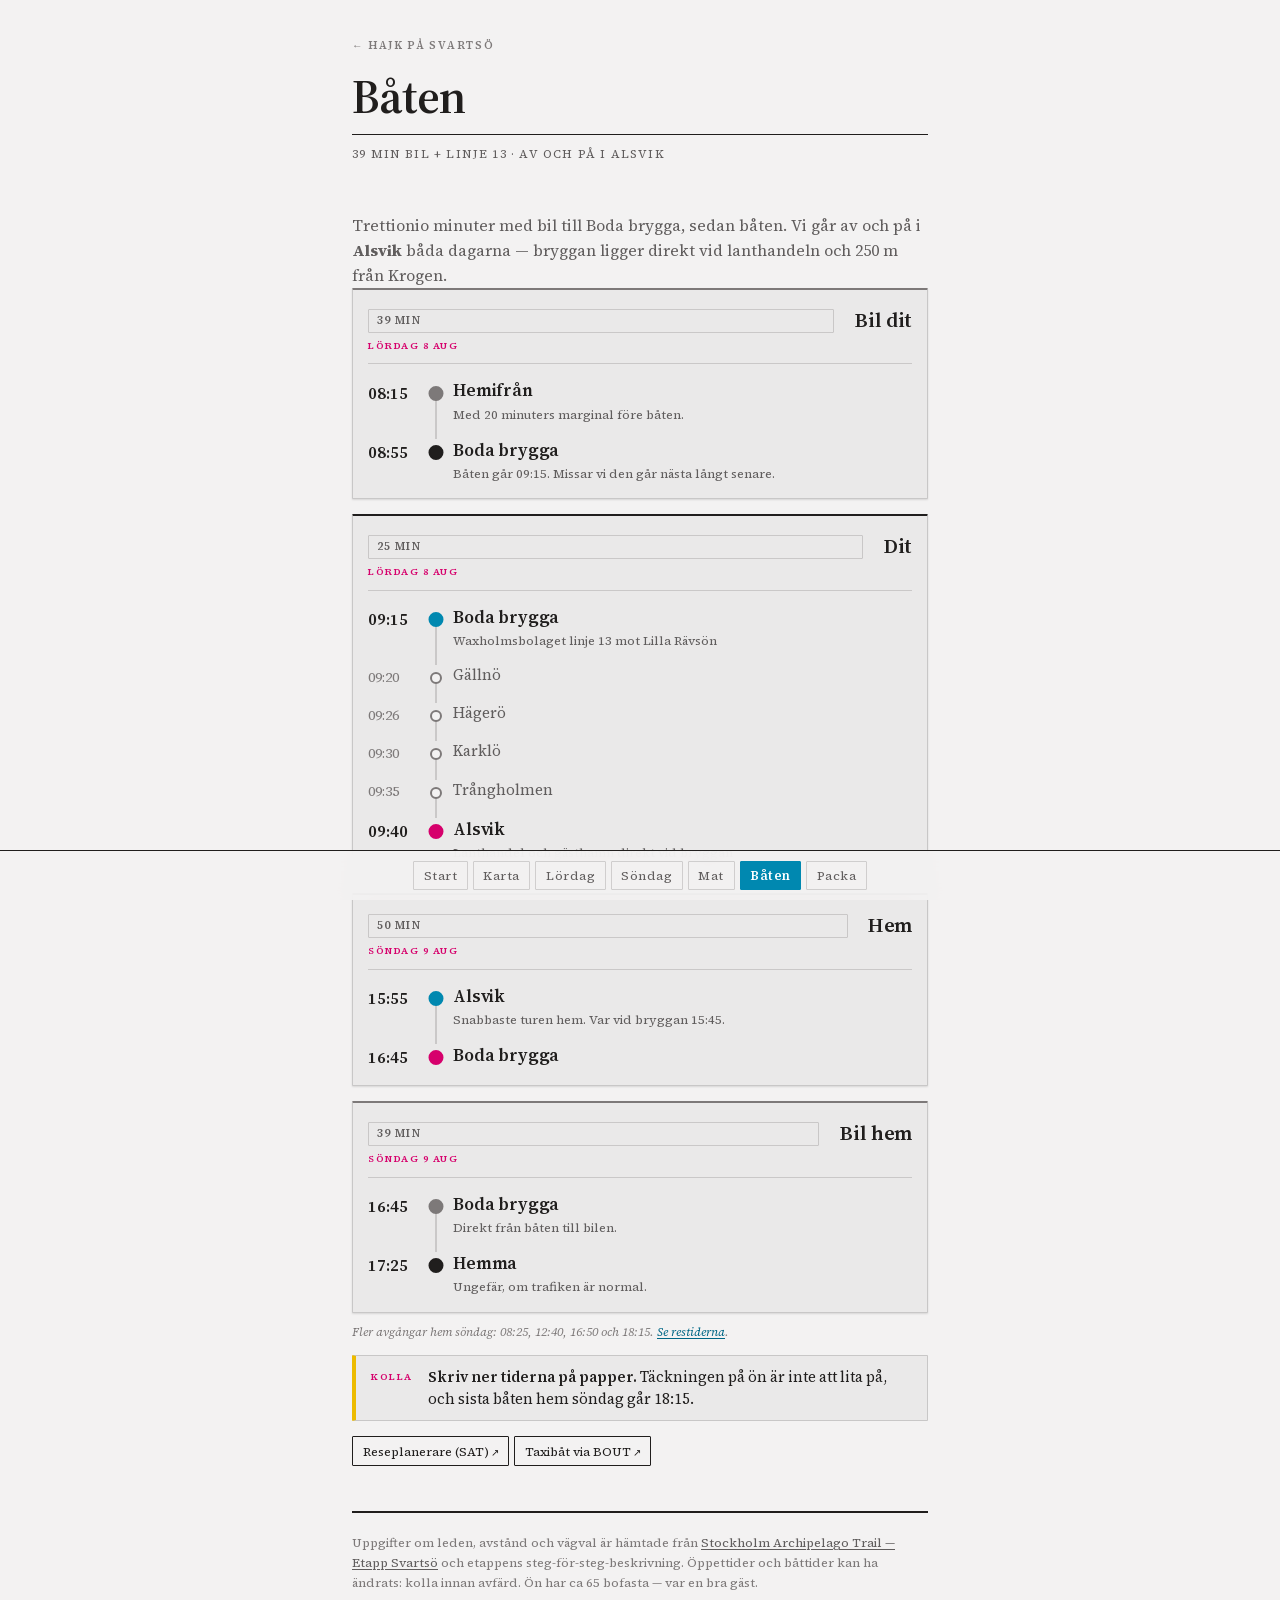
==== bat.html @ deecabcb "Rätta biltiden till Boda brygga till 39 minuter Avresetiderna räknas om därefter: hemifrån 08:15 för" ====
<!doctype html>
<html lang="sv">
<head>
<meta charset="utf-8">
<meta name="viewport" content="width=device-width, initial-scale=1, viewport-fit=cover">
<meta name="theme-color" content="#f3f2f2" media="(prefers-color-scheme: light)">
<meta name="theme-color" content="#1a1918" media="(prefers-color-scheme: dark)">
<title>Båten · Hajk på Svartsö</title>
<meta name="description" content="Waxholmsbolaget linje 13 till och från Alsvik, med hållplatser och tider.">
<link rel="stylesheet" href="style.css">
</head>
<body>

<header class="pagehead wrap">
  <a class="back" href="index.html">Hajk på Svartsö</a>
  <h1>Båten</h1>
  <p class="ph-meta">39 min bil + linje 13 · av och på i Alsvik</p>
</header>

<nav class="navbar" aria-label="Innehåll">
  <ul>
    <li><a href="index.html">Start</a></li>
    <li><a href="karta.html">Karta</a></li>
    <li><a href="lordag.html">Lördag</a></li>
    <li><a href="sondag.html">Söndag</a></li>
    <li><a href="mat.html">Mat</a></li>
    <li><a href="bat.html" aria-current="page">Båten</a></li>
    <li><a href="packa.html">Packa</a></li>
  </ul>
</nav>

<main>

<section class="wrap" id="bat">
  <p class="lede">Trettionio minuter med bil till Boda brygga, sedan båten. Vi går av och på i <b>Alsvik</b> båda dagarna — bryggan ligger direkt vid lanthandeln och 250 m från Krogen.</p>

  <div class="journey">
    <article class="leg drive">
      <header class="leg-head">
        <span class="leg-dir">Bil dit</span>
        <span class="leg-day">Lördag 8 aug</span>
        <span class="leg-dur">39 min</span>
      </header>
      <ol class="stops">
        <li class="stop major">
          <time>08:15</time><i class="tick"></i>
          <span class="stop-name">Hemifrån<em>Med 20 minuters marginal före båten.</em></span>
        </li>
        <li class="stop major arrive">
          <time>08:55</time><i class="tick"></i>
          <span class="stop-name">Boda brygga<em>Båten går 09:15. Missar vi den går nästa långt senare.</em></span>
        </li>
      </ol>
    </article>

    <article class="leg">
      <header class="leg-head">
        <span class="leg-dir">Dit</span>
        <span class="leg-day">Lördag 8 aug</span>
        <span class="leg-dur">25 min</span>
      </header>
      <ol class="stops">
        <li class="stop major">
          <time>09:15</time><i class="tick"></i>
          <span class="stop-name">Boda brygga<em>Waxholmsbolaget linje 13 mot Lilla Rävsön</em></span>
        </li>
        <li class="stop"><time>09:20</time><i class="tick"></i><span class="stop-name">Gällnö</span></li>
        <li class="stop"><time>09:26</time><i class="tick"></i><span class="stop-name">Hägerö</span></li>
        <li class="stop"><time>09:30</time><i class="tick"></i><span class="stop-name">Karklö</span></li>
        <li class="stop"><time>09:35</time><i class="tick"></i><span class="stop-name">Trångholmen</span></li>
        <li class="stop major arrive">
          <time>09:40</time><i class="tick"></i>
          <span class="stop-name">Alsvik<em>Lanthandel och gästhamn direkt vid bryggan</em></span>
        </li>
      </ol>
    </article>

    <article class="leg">
      <header class="leg-head">
        <span class="leg-dir">Hem</span>
        <span class="leg-day">Söndag 9 aug</span>
        <span class="leg-dur">50 min</span>
      </header>
      <ol class="stops">
        <li class="stop major">
          <time>15:55</time><i class="tick"></i>
          <span class="stop-name">Alsvik<em>Snabbaste turen hem. Var vid bryggan 15:45.</em></span>
        </li>
        <li class="stop major arrive">
          <time>16:45</time><i class="tick"></i>
          <span class="stop-name">Boda brygga</span>
        </li>
      </ol>
    </article>
    <article class="leg drive">
      <header class="leg-head">
        <span class="leg-dir">Bil hem</span>
        <span class="leg-day">Söndag 9 aug</span>
        <span class="leg-dur">39 min</span>
      </header>
      <ol class="stops">
        <li class="stop major">
          <time>16:45</time><i class="tick"></i>
          <span class="stop-name">Boda brygga<em>Direkt från båten till bilen.</em></span>
        </li>
        <li class="stop major arrive">
          <time>17:25</time><i class="tick"></i>
          <span class="stop-name">Hemma<em>Ungefär, om trafiken är normal.</em></span>
        </li>
      </ol>
    </article>
  </div>

  <p class="caption">Fler avgångar hem söndag: 08:25, 12:40, 16:50 och 18:15. <a href="sondag.html">Se restiderna</a>.</p>

  <div class="alert" style="margin-top:.9rem">
    <span class="tag">Kolla</span>
    <p><strong>Skriv ner tiderna på papper.</strong> Täckningen på ön är inte att lita på, och sista båten hem söndag går 18:15.</p>
  </div>

  <div class="links">
    <a href="https://stockholmarchipelagotrail.com/sv/section/etapp-svartso/">Reseplanerare (SAT)</a>
    <a href="https://www.bout.fi/stockholm-archipelago">Taxibåt via BOUT</a>
  </div>
</section>

</main>

<footer class="wrap">
  <p>
    Uppgifter om leden, avstånd och vägval är hämtade från
    <a href="https://stockholmarchipelagotrail.com/sv/section/etapp-svartso/">Stockholm Archipelago Trail — Etapp Svartsö</a>
    och etappens steg-för-steg-beskrivning. Öppettider och båttider kan ha ändrats: kolla innan avfärd.
    Ön har ca 65 bofasta — var en bra gäst.
  </p>
</footer>

</body>
</html>
---- style.css ----
/* ===========================================================
   Hajk på Svartsö — tryckt sättning
   Tokensystemet är hämtat från berlin-sidan: pappersgrund,
   CMYK-processfärger, Source Serif genomgående, nästan raka
   hörn och hårfina linjer.
   =========================================================== */

@font-face{
  font-family:'Source Serif 4';font-style:normal;font-weight:200 900;font-display:swap;
  src:url('fonts/source-serif-4-latin-normal.woff2') format('woff2');
  unicode-range:U+0000-00FF,U+0131,U+0152-0153,U+02BB-02BC,U+02C6,U+02DA,U+02DC,U+0304,U+0308,U+0329,U+2000-206F,U+20AC,U+2122,U+2191,U+2193,U+2212,U+2215,U+FEFF,U+FFFD;
}
@font-face{
  font-family:'Source Serif 4';font-style:normal;font-weight:200 900;font-display:swap;
  src:url('fonts/source-serif-4-latin-ext-normal.woff2') format('woff2');
  unicode-range:U+0100-02BA,U+02BD-02C5,U+02C7-02CC,U+02CE-02D7,U+02DD-02FF,U+0304,U+0308,U+0329,U+1D00-1DBF,U+1E00-1E9F,U+1EF2-1EFF,U+2020,U+20A0-20AB,U+20AD-20C0,U+2113,U+2C60-2C7F,U+A720-A7FF;
}
@font-face{
  font-family:'Source Serif 4';font-style:italic;font-weight:200 900;font-display:swap;
  src:url('fonts/source-serif-4-latin-italic.woff2') format('woff2');
  unicode-range:U+0000-00FF,U+0131,U+0152-0153,U+02BB-02BC,U+02C6,U+02DA,U+02DC,U+0304,U+0308,U+0329,U+2000-206F,U+20AC,U+2122,U+2191,U+2193,U+2212,U+2215,U+FEFF,U+FFFD;
}
@font-face{
  font-family:'Source Serif 4';font-style:italic;font-weight:200 900;font-display:swap;
  src:url('fonts/source-serif-4-latin-ext-italic.woff2') format('woff2');
  unicode-range:U+0100-02BA,U+02BD-02C5,U+02C7-02CC,U+02CE-02D7,U+02DD-02FF,U+0304,U+0308,U+0329,U+1D00-1DBF,U+1E00-1E9F,U+1EF2-1EFF,U+2020,U+20A0-20AB,U+20AD-20C0,U+2113,U+2C60-2C7F,U+A720-A7FF;
}

:root{
  --color-bg:#f3f2f2;
  --color-surface:#eae9e9;
  --color-text:#201e1d;
  --color-accent:#0088b0;
  --color-accent-2:#d6006c;
  --color-divider:color-mix(in srgb, #201e1d 16%, transparent);

  --color-neutral-100:#f8f4f4;
  --color-neutral-200:#eae7e7;
  --color-neutral-300:#d7d3d3;
  --color-neutral-400:#bab6b6;
  --color-neutral-500:#9b9797;
  --color-neutral-600:#7d7979;
  --color-neutral-700:#605d5d;
  --color-neutral-800:#444141;
  --color-neutral-900:#2d2b2b;

  --color-accent-100:#e9f8ff;
  --color-accent-600:#1186ac;
  --color-accent-700:#006786;
  --color-accent-2-100:#fff1f4;
  --color-accent-2-700:#aa0b56;

  /* Fjärde processfärgen. Tryckbehandling, aldrig brödtext eller chrome. */
  --color-process-yellow:#edbb00;

  --font-heading:'Source Serif 4', ui-serif, Georgia, serif;
  --font-heading-weight:600;
  --font-body:'Source Serif 4', ui-serif, Georgia, serif;

  --space-1:5px; --space-2:10px; --space-3:15px;
  --space-4:20px; --space-6:30px; --space-8:40px;

  --radius-sm:1px; --radius-md:2px; --radius-lg:4px;

  --shadow-sm:0 1px 2px color-mix(in srgb, #2d2b2b 14%, transparent);
  --shadow-md:0 3px 10px color-mix(in srgb, #2d2b2b 16%, transparent);
  --shadow-lg:0 12px 32px color-mix(in srgb, #2d2b2b 22%, transparent);

  /* Rollfärger, härledda ur processfärgerna */
  --ink:var(--color-text);
  --ink-soft:var(--color-neutral-700);
  --ink-faint:var(--color-neutral-600);
  --paper:var(--color-bg);
  --surface:var(--color-surface);
  --surface-2:var(--color-neutral-300);
  --line:var(--color-divider);
  --line-soft:color-mix(in srgb, #201e1d 9%, transparent);
  --sea:var(--color-accent);
  --sea-ink:var(--color-accent-700);
  --sun:var(--color-accent-2);              /* etiketter: magenta, inte gult */
  --sun-graphic:var(--color-process-yellow); /* grafik: den gula plåten */
  --bell:var(--color-accent-2);

  --w:min(100% - 2.2rem, 36rem);
  --r:var(--radius-md);
}

/* Berlin är enbart ljus. Den här guiden läses i tält efter mörkrets
   inbrott, så mörkt läge finns kvar — omgjort till svärta på press
   snarare än inverterat papper. */
@media (prefers-color-scheme: dark){
  :root{
    --color-bg:#1a1918;
    --color-surface:#252322;
    --color-text:#f3f2f2;
    --color-divider:color-mix(in srgb, #f3f2f2 18%, transparent);
    --color-accent:#62c5ee;
    --color-accent-2:#ff90b1;
    --color-accent-700:#99e0ff;
    --color-accent-2-700:#ffc0d0;
    --ink-soft:#b4b0af;
    --ink-faint:#928e8d;
    --surface-2:#33302f;
    --line-soft:color-mix(in srgb, #f3f2f2 10%, transparent);
    --shadow-sm:0 1px 2px rgba(0,0,0,.5);
    --shadow-md:0 3px 10px rgba(0,0,0,.5);
    --shadow-lg:0 12px 32px rgba(0,0,0,.6);
  }
}
:root[data-theme="light"]{
  --color-bg:#f3f2f2; --color-surface:#eae9e9; --color-text:#201e1d;
  --color-divider:color-mix(in srgb, #201e1d 16%, transparent);
  --color-accent:#0088b0; --color-accent-2:#d6006c;
  --color-accent-700:#006786; --color-accent-2-700:#aa0b56;
  --ink-soft:#605d5d; --ink-faint:#7d7979; --surface-2:#d7d3d3;
  --line-soft:color-mix(in srgb, #201e1d 9%, transparent);
  --shadow-sm:0 1px 2px color-mix(in srgb, #2d2b2b 14%, transparent);
  --shadow-md:0 3px 10px color-mix(in srgb, #2d2b2b 16%, transparent);
  --shadow-lg:0 12px 32px color-mix(in srgb, #2d2b2b 22%, transparent);
}
:root[data-theme="dark"]{
  --color-bg:#1a1918; --color-surface:#252322; --color-text:#f3f2f2;
  --color-divider:color-mix(in srgb, #f3f2f2 18%, transparent);
  --color-accent:#62c5ee; --color-accent-2:#ff90b1;
  --color-accent-700:#99e0ff; --color-accent-2-700:#ffc0d0;
  --ink-soft:#b4b0af; --ink-faint:#928e8d; --surface-2:#33302f;
  --line-soft:color-mix(in srgb, #f3f2f2 10%, transparent);
  --shadow-sm:0 1px 2px rgba(0,0,0,.5);
  --shadow-md:0 3px 10px rgba(0,0,0,.5);
  --shadow-lg:0 12px 32px rgba(0,0,0,.6);
}

/* ---------- grund ---------- */
*{box-sizing:border-box;margin:0;padding:0}
html{-webkit-text-size-adjust:100%}
body{
  background:var(--paper);color:var(--ink);
  font-family:var(--font-body);font-size:17px;line-height:1.55;
  overflow-x:hidden;-webkit-font-smoothing:antialiased;
  font-variant-numeric:oldstyle-nums;
  padding-bottom:calc(5.1rem + env(safe-area-inset-bottom));
}
a{color:var(--sea-ink);text-decoration-thickness:1px;text-underline-offset:2px}
:focus-visible{outline:2px solid var(--sea);outline-offset:2px}
.wrap{width:var(--w);margin-inline:auto}

h1,h2,h3{font-family:var(--font-heading);font-weight:var(--font-heading-weight);text-wrap:balance;line-height:1.14;letter-spacing:-.008em}
h1{font-size:clamp(2rem,10.5vw,3.2rem);letter-spacing:-.022em}
h2{font-size:1.7rem}
h3{font-size:1.1rem}
p{text-wrap:pretty}

/* Etiketter sätts som versaler i samma serif — ingen egen displayfont. */
.eyebrow,.dates,.meta,.d-when,.d-meta,.dm-day,.dm-meta,.b-tag,.tag,
.role,.grp,.leg-day,.leg-dur,.ph-meta,.when{
  font-family:var(--font-body);font-variant-numeric:lining-nums tabular-nums;
}
.eyebrow{
  display:inline-block;font-size:.7rem;letter-spacing:.18em;text-transform:uppercase;
  color:var(--ink-faint);font-weight:600;
}
.num,time,.v,.bt,.b-time,.stat .v{font-variant-numeric:lining-nums tabular-nums}

/* Rastret — halvtonsprickar, tryckets egen textur. */
.halftone{position:relative}
.halftone::after{
  content:"";position:absolute;inset:0;pointer-events:none;
  background-image:radial-gradient(circle, color-mix(in srgb, var(--ink) 20%, transparent) 30%, transparent 32%);
  background-size:3px 3px;mix-blend-mode:multiply;opacity:.5;
}
@media (prefers-color-scheme: dark){ .halftone::after{mix-blend-mode:screen;opacity:.3} }
:root[data-theme="dark"] .halftone::after{mix-blend-mode:screen;opacity:.3}

/* ---------- plåtsiffror ----------
   Tre plåtar — cyan, magenta, gult — ur register. Den mörka kärnan
   är produkten av de tre, inte en svart plåt. */
.cmyk-num{
  --ground:var(--paper);
  position:relative;display:inline-block;width:fit-content;line-height:.95;
  background:var(--ground);padding:.1em;margin:-.1em;
}
.cmyk-num .paper{
  color:var(--ground);
  text-shadow:.03em .022em 0 var(--ground), -.026em -.02em 0 var(--ground);
}
.cmyk-num .plate{position:absolute;inset:.1em;mix-blend-mode:multiply}
.cmyk-num .plate-c{color:#0088b0;transform:translate(-.012em,.009em)}
.cmyk-num .plate-m{color:#d6006c;transform:translate(.013em,-.007em)}
.cmyk-num .plate-y{color:#edbb00;transform:translate(.003em,.013em)}
@media (prefers-color-scheme: dark){
  .cmyk-num .plate{mix-blend-mode:screen}
  .cmyk-num .plate-c{color:#00506a} .cmyk-num .plate-m{color:#7a0040} .cmyk-num .plate-y{color:#6b5400}
}
:root[data-theme="dark"] .cmyk-num .plate{mix-blend-mode:screen}
:root[data-theme="dark"] .cmyk-num .plate-c{color:#00506a}
:root[data-theme="dark"] .cmyk-num .plate-m{color:#7a0040}
:root[data-theme="dark"] .cmyk-num .plate-y{color:#6b5400}

/* ---------- huvud ---------- */
.hero{padding:calc(env(safe-area-inset-top) + var(--space-8)) 0 var(--space-2)}
.hero .eyebrow{display:block;margin-bottom:var(--space-3)}
.hero h1{margin:0;text-wrap:nowrap}
.hero h1 em{font-style:normal;color:var(--sea)}
.dates{
  font-size:.8rem;letter-spacing:.13em;text-transform:uppercase;
  color:var(--ink-soft);margin-top:var(--space-3);
  padding-top:var(--space-2);border-top:1px solid var(--ink);
}
.dates b{font-weight:600;color:var(--ink)}

.stats{
  display:grid;grid-template-columns:repeat(4,1fr);
  gap:0;border-top:2px solid var(--ink);border-bottom:1px solid var(--ink);
  margin-top:var(--space-4);
}
.stat{padding:var(--space-2) var(--space-1) var(--space-3);text-align:center;border-right:1px solid var(--line)}
.stat:last-child{border-right:0}
.stat .v{display:block;font-family:var(--font-heading);font-weight:600;font-size:1.35rem;letter-spacing:-.02em}
.stat .cmyk-num{margin-inline:auto}
.stat .k{display:block;font-size:.58rem;letter-spacing:.14em;text-transform:uppercase;color:var(--ink-faint);margin-top:var(--space-1);font-weight:600}

/* ---------- navigering ---------- */
/* Fast fot — alltid synlig, oavsett var på sidan man befinner sig. */
.navbar{
  position:fixed;left:0;right:0;bottom:0;z-index:50;
  background:color-mix(in srgb, var(--paper) 94%, transparent);
  -webkit-backdrop-filter:blur(12px) saturate(1.4);backdrop-filter:blur(12px) saturate(1.4);
  border-top:1px solid var(--ink);
  padding-bottom:env(safe-area-inset-bottom);
}
.navbar ul{display:flex;flex-wrap:wrap;justify-content:center;gap:var(--space-1);list-style:none;padding:var(--space-2) var(--space-3)}
.navbar a{
  display:block;white-space:nowrap;text-decoration:none;
  font-size:.78rem;letter-spacing:.04em;color:var(--ink-soft);
  border:1px solid var(--line);border-radius:var(--radius-sm);
  padding:.24rem .6rem;background:transparent;
}
.navbar a:hover{border-color:var(--sea);color:var(--sea-ink)}
.navbar a[aria-current="page"]{background:var(--sea);border-color:var(--sea);color:#fff;font-weight:600}
@media (prefers-color-scheme: dark){ .navbar a[aria-current="page"]{color:#12100f} }
:root[data-theme="dark"] .navbar a[aria-current="page"]{color:#12100f}

.pagehead{padding:calc(env(safe-area-inset-top) + var(--space-6)) 0 var(--space-2)}
.pagehead .back{
  display:inline-block;font-size:.66rem;letter-spacing:.16em;text-transform:uppercase;
  color:var(--ink-faint);text-decoration:none;margin-bottom:var(--space-3);font-weight:600;
}
.pagehead .back::before{content:"\2190\00a0"}
.pagehead .back:hover{color:var(--sea-ink)}
.pagehead h1{font-size:clamp(2.2rem,10vw,3rem)}
.pagehead .ph-meta{
  font-size:.74rem;letter-spacing:.1em;text-transform:uppercase;color:var(--ink-soft);
  margin-top:var(--space-2);padding-top:var(--space-2);border-top:1px solid var(--ink);
}


/* ---------- sektioner ---------- */
section{padding:var(--space-8) 0 var(--space-1);scroll-margin-top:var(--space-4)}
main > section:first-child{padding-top:var(--space-6)}
.head{
  display:flex;align-items:baseline;justify-content:space-between;gap:var(--space-4);
  margin-bottom:var(--space-4);padding-bottom:var(--space-2);border-bottom:2px solid var(--ink);
}
.head .eyebrow{flex:none}
.lede{color:var(--ink-soft);margin-top:var(--space-2);font-size:1rem}
.caption{font-size:.74rem;color:var(--ink-faint);margin-top:var(--space-2);font-style:italic}

/* ---------- kort och varningar ---------- */
.card{background:var(--surface);border:1px solid var(--line);border-radius:var(--radius-md);padding:var(--space-3);box-shadow:var(--shadow-sm)}
.stack{display:flex;flex-direction:column;gap:var(--space-2)}

.alert{
  display:flex;gap:var(--space-3);align-items:flex-start;
  background:var(--surface);border:1px solid var(--line);
  border-left:4px solid var(--color-process-yellow);
  border-radius:var(--radius-sm);padding:var(--space-2) var(--space-3);
}
.alert .tag{
  font-size:.6rem;letter-spacing:.16em;text-transform:uppercase;font-weight:600;
  color:var(--sun);flex:none;padding-top:.24rem;
}
.alert p{font-size:.92rem;line-height:1.5}
.alert strong{font-weight:600}

.links{display:flex;flex-wrap:wrap;gap:var(--space-1);margin-top:var(--space-3)}
.links a{
  font-size:.78rem;text-decoration:none;color:var(--ink);
  border:1px solid var(--ink);border-radius:var(--radius-sm);
  padding:.26rem .6rem;background:transparent;
}
.links a:hover{background:var(--ink);color:var(--paper)}
.links a::after{content:"\00a0\2197";font-size:.8em}

/* ---------- innehållsförteckning ---------- */
.dayindex{display:flex;flex-direction:column;gap:0;border-top:2px solid var(--ink)}
.dayindex a{
  display:block;text-decoration:none;color:var(--ink);
  padding:var(--space-3) 1.7rem var(--space-3) 0;position:relative;
  border-bottom:1px solid var(--line);
}
.dayindex a::after{content:"\2192";position:absolute;right:.2rem;top:50%;transform:translateY(-50%);color:var(--ink-faint);font-size:1.1rem}
.dayindex a:hover{color:var(--sea-ink)}
.dayindex a:hover::after{color:var(--sea)}
.dayindex .d-when{display:block;font-size:.6rem;letter-spacing:.16em;text-transform:uppercase;color:var(--sun);font-weight:600;margin-bottom:2px}
.dayindex .d-title{display:block;font-family:var(--font-heading);font-weight:600;font-size:1.28rem;letter-spacing:-.012em}
.dayindex .d-desc{display:block;font-size:.88rem;color:var(--ink-soft);margin-top:3px;line-height:1.45}
.dayindex .d-meta{display:block;font-size:.64rem;letter-spacing:.14em;text-transform:uppercase;color:var(--ink-faint);margin-top:var(--space-1);font-weight:600}

/* ---------- rutt ---------- */
.route{list-style:none;position:relative;padding-left:1.7rem;margin-top:var(--space-4)}
.route::before{
  content:"";position:absolute;left:.3rem;top:.55rem;bottom:1.1rem;width:5px;
  background:repeating-linear-gradient(to bottom,
    var(--color-accent) 0 14px,
    var(--color-process-yellow) 14px 22px,
    var(--color-neutral-400) 22px 26px,
    var(--color-process-yellow) 26px 34px,
    var(--color-accent) 34px 48px);
}
.route li{position:relative;padding:0 0 var(--space-4)}
.route li::before{
  content:"";position:absolute;left:-1.7rem;top:.44rem;
  width:13px;height:13px;background:var(--paper);
  border:2.5px solid var(--color-accent);margin-left:.02rem;
}
.route li.is-food::before{border-color:var(--color-process-yellow)}
.route li.is-path::before{border-color:var(--color-accent-2)}
.route li.is-end::before{background:var(--color-accent);border-color:var(--color-accent)}
.route .where{font-family:var(--font-heading);font-size:1.12rem;font-weight:600;letter-spacing:-.012em}
.route .meta{font-size:.66rem;letter-spacing:.14em;text-transform:uppercase;color:var(--ink-faint);margin-top:2px;font-weight:600}
.route .what{font-size:.92rem;color:var(--ink-soft);margin-top:var(--space-1)}
.route .what b{color:var(--ink);font-weight:600}
.flower{font-weight:600}
.flower.west{color:var(--color-accent-2-700)}
.flower.east{color:var(--color-accent-2-700)}

/* ---------- listor ---------- */
.places{display:flex;flex-direction:column;border-top:2px solid var(--ink)}
.place{padding:var(--space-2) 0;display:flex;gap:var(--space-3);align-items:baseline;border-bottom:1px solid var(--line)}
.place .role{font-size:.58rem;letter-spacing:.14em;text-transform:uppercase;color:var(--ink-faint);flex:none;width:5rem;padding-top:.3rem;font-weight:600}
.place .body{flex:1}
.place .body a{font-weight:600;font-family:var(--font-heading);font-size:1.06rem;text-decoration:none;color:var(--ink)}
.place .body a:hover{color:var(--sea-ink)}
.place .body p{font-size:.87rem;color:var(--ink-soft);margin-top:2px}

/* ---------- packlista ---------- */
.pack{list-style:none;display:flex;flex-direction:column;border-top:2px solid var(--ink)}
.pack li{border-bottom:1px solid var(--line)}
.pack li.grp{
  background:var(--surface);font-size:.6rem;letter-spacing:.18em;text-transform:uppercase;
  color:var(--ink-faint);padding:var(--space-1) var(--space-2);font-weight:600;
  border-bottom:1px solid var(--ink);
}
.pack label{display:flex;gap:var(--space-2);align-items:center;padding:var(--space-2);cursor:pointer;font-size:.96rem}
.pack input{
  appearance:none;-webkit-appearance:none;flex:none;
  width:20px;height:20px;border:1.5px solid var(--ink-faint);border-radius:var(--radius-sm);
  background:transparent;display:grid;place-content:center;transition:.12s ease;
}
.pack input::after{content:"";width:10px;height:6px;border-left:2px solid var(--paper);border-bottom:2px solid var(--paper);transform:rotate(-45deg) scale(0);transition:transform .12s ease}
.pack input:checked{background:var(--sea);border-color:var(--sea)}
.pack input:checked::after{transform:rotate(-45deg) scale(1)}
.pack input:checked + span{color:var(--ink-faint);text-decoration:line-through}
.pack .hint{display:block;font-size:.76rem;color:var(--ink-faint);text-decoration:none}

/* ---------- regler ---------- */
.rules{list-style:none;display:flex;flex-direction:column;border-top:2px solid var(--ink)}
.rules li{padding:var(--space-2) 0;border-bottom:1px solid var(--line)}
.rules li.now{border-left:4px solid var(--color-process-yellow);padding-left:var(--space-2)}
.rules .k{display:block;font-family:var(--font-heading);font-weight:600;font-size:1.06rem;line-height:1.25}
.rules .k .when{font-size:.56rem;letter-spacing:.16em;text-transform:uppercase;color:var(--sun);margin-left:var(--space-1);vertical-align:.18em;font-weight:600}
.rules .v{display:block;font-size:.87rem;color:var(--ink-soft);line-height:1.45;margin-top:2px}

/* ---------- bokning ---------- */
.booking{background:var(--surface);border:1px solid var(--ink);border-top:4px solid var(--color-accent-2);border-radius:var(--radius-sm);padding:var(--space-3);box-shadow:var(--shadow-sm)}
.b-top{display:flex;align-items:baseline;justify-content:space-between;gap:var(--space-4)}
.b-tag{font-size:.6rem;letter-spacing:.18em;text-transform:uppercase;color:var(--sun);font-weight:600}
.b-time{font-size:1rem;color:var(--ink);font-weight:600}
.b-name{font-size:1.6rem;margin-top:2px}
.b-rows{display:flex;flex-direction:column;margin-top:var(--space-2);border-top:1px solid var(--line)}
.b-rows > div{display:flex;gap:var(--space-3);align-items:baseline;padding:.22rem 0;border-bottom:1px solid var(--line-soft)}
.b-rows dt{flex:none;width:5.4rem;font-size:.58rem;letter-spacing:.14em;text-transform:uppercase;color:var(--ink-faint);font-weight:600}
.b-rows dd{font-size:.9rem;color:var(--ink)}
.b-note{font-size:.86rem;color:var(--ink-soft);margin-top:var(--space-2);line-height:1.45}

/* ---------- båtturer ---------- */
.boats{display:flex;flex-direction:column;border-top:2px solid var(--ink);margin-bottom:var(--space-4)}
.boat{padding:var(--space-2) 0;display:flex;gap:var(--space-3);align-items:baseline;border-bottom:1px solid var(--line)}
.boat.pick{border-left:4px solid var(--color-accent);padding-left:var(--space-2)}
.bt{flex:none;width:3.6rem;font-family:var(--font-heading);font-size:1.1rem;font-weight:600;letter-spacing:-.02em;color:var(--ink)}
.boat.pick .bt{color:var(--sea-ink)}
.bd{flex:1;font-size:.87rem}
.bd b{display:block;font-weight:600;color:var(--ink);font-size:.9rem}
.bd span{display:block;color:var(--ink-soft);margin-top:1px;line-height:1.4}

/* ---------- resan ---------- */
.journey{display:flex;flex-direction:column;gap:var(--space-3)}
.leg{background:var(--surface);border:1px solid var(--line);border-top:2px solid var(--ink);border-radius:var(--radius-sm);padding:var(--space-3);box-shadow:var(--shadow-sm)}
.leg-head{display:grid;grid-template-columns:1fr auto;align-items:baseline;column-gap:var(--space-4);padding-bottom:var(--space-2);border-bottom:1px solid var(--line)}
.leg-dir{font-family:var(--font-heading);font-weight:600;font-size:1.28rem;letter-spacing:-.015em}
.leg-day{grid-column:1;font-size:.6rem;letter-spacing:.16em;text-transform:uppercase;color:var(--sun);font-weight:600;margin-top:2px}
.leg-dur{grid-row:1 / span 2;font-size:.7rem;letter-spacing:.1em;text-transform:uppercase;color:var(--ink-soft);border:1px solid var(--line);border-radius:var(--radius-sm);padding:.14rem .5rem;align-self:center;font-weight:600}

.stops{list-style:none;margin-top:var(--space-3)}
.stop{display:grid;grid-template-columns:3.2rem 14px 1fr;column-gap:var(--space-2);padding-bottom:var(--space-3)}
.stop:last-child{padding-bottom:0}
.stop time{font-size:.88rem;color:var(--ink-faint);padding-top:.08rem}
.stop.major time{color:var(--ink);font-size:1rem;font-weight:600;font-family:var(--font-heading)}
.tick{position:relative}
.tick::before{content:"";position:absolute;left:50%;top:.44rem;transform:translateX(-50%);width:8px;height:8px;border-radius:50%;background:var(--paper);border:2px solid var(--ink-faint);z-index:1}
.stop.major .tick::before{width:11px;height:11px;background:var(--color-accent);border-color:var(--color-accent);top:.38rem}
.stop.arrive .tick::before{background:var(--color-accent-2);border-color:var(--color-accent-2)}
.tick::after{content:"";position:absolute;left:50%;transform:translateX(-50%);top:1.1rem;bottom:calc(-1 * var(--space-3));width:2px;background:var(--line)}
.stop:last-child .tick::after{display:none}
.stop-name{font-size:.94rem;line-height:1.35;color:var(--ink-soft)}
.stop.major .stop-name{font-family:var(--font-heading);font-weight:600;font-size:1.08rem;color:var(--ink);letter-spacing:-.01em}
.stop-name em{display:block;font-style:normal;font-weight:400;font-size:.78rem;color:var(--ink-soft);letter-spacing:0;margin-top:3px;line-height:1.45}

/* ---------- kartor ---------- */
.livemap{background:var(--surface);border:1px solid var(--ink);border-radius:var(--radius-sm);overflow:hidden;box-shadow:var(--shadow-sm);aspect-ratio:3/4}
.livemap iframe{display:block;width:100%;height:100%;border:0}
@media (min-width:600px){ .livemap{aspect-ratio:4/3} }

.daymaps{display:flex;flex-direction:column;gap:var(--space-4)}
.daymap{background:var(--surface);border:1px solid var(--line);border-top:2px solid var(--ink);border-radius:var(--radius-sm);padding:var(--space-3) var(--space-2) var(--space-1);box-shadow:var(--shadow-sm)}
.daymap figcaption{padding:0 var(--space-1) var(--space-1)}
.dm-day{display:block;font-size:.6rem;letter-spacing:.16em;text-transform:uppercase;color:var(--sun);font-weight:600}
.dm-title{display:block;font-family:var(--font-heading);font-weight:600;font-size:1.24rem;letter-spacing:-.015em;margin-top:2px}
.dm-meta{display:block;font-size:.64rem;letter-spacing:.12em;text-transform:uppercase;color:var(--ink-faint);margin-top:3px;font-weight:600}
.daymap svg{display:block;width:100%;height:auto;margin-top:var(--space-1)}

.legend{display:flex;flex-wrap:wrap;gap:var(--space-1) var(--space-3);padding:var(--space-2) var(--space-1);border-top:1px solid var(--line);margin-top:var(--space-1)}
.legend span{display:inline-flex;align-items:center;gap:var(--space-1);font-size:.72rem;color:var(--ink-soft)}
.swatch{width:16px;height:0;border-top-width:2.5px;border-top-style:solid;flex:none}

/* ---------- fot ---------- */
footer{margin-top:var(--space-8);padding:var(--space-4) 0 var(--space-6);border-top:2px solid var(--ink)}
footer p{font-size:.78rem;color:var(--ink-faint);line-height:1.6}
footer a{color:var(--ink-soft)}

@media (prefers-reduced-motion: reduce){ *{animation:none !important;transition:none !important} }

/* ---------- meny ---------- */
.menu{display:flex;flex-direction:column;gap:var(--space-4)}
.course{
  font-size:.66rem;letter-spacing:.2em;text-transform:uppercase;color:var(--ink-faint);
  font-weight:600;font-family:var(--font-body);
  padding-bottom:var(--space-1);border-bottom:1px solid var(--ink);
}
.dishes{list-style:none;display:flex;flex-direction:column}
.dishes li{
  display:grid;grid-template-columns:1fr auto;column-gap:var(--space-3);
  align-items:baseline;padding:.42rem 0;border-bottom:1px solid var(--line-soft);
}
.dishes li:last-child{border-bottom:0}
.d-name{font-size:.95rem;line-height:1.4}
.d-price{
  font-variant-numeric:lining-nums tabular-nums;font-size:.9rem;
  color:var(--ink-soft);white-space:nowrap;
}
.d-price::after{content:"\00a0:\2013"}

.setmenus{display:flex;flex-direction:column;gap:var(--space-3);margin-top:var(--space-6)}
.setmenu{border:1px solid var(--ink);border-top:4px solid var(--color-accent);border-radius:var(--radius-sm);padding:var(--space-3);background:var(--surface)}
.setmenu header{
  display:flex;align-items:baseline;justify-content:space-between;gap:var(--space-3);
  padding-bottom:var(--space-2);border-bottom:1px solid var(--line);
}
.sm-name{font-family:var(--font-heading);font-weight:600;font-size:1.2rem;letter-spacing:-.012em}
.sm-price{font-family:var(--font-heading);font-weight:600;font-size:1.2rem;font-variant-numeric:lining-nums tabular-nums;color:var(--sea-ink)}
.sm-price::after{content:"\00a0:\2013";font-size:.72em;color:var(--ink-faint)}
.setmenu ol{list-style:none;counter-reset:course;margin-top:var(--space-2);display:flex;flex-direction:column}
.setmenu ol li{
  counter-increment:course;display:grid;grid-template-columns:1.5rem 1fr;
  column-gap:var(--space-1);font-size:.9rem;line-height:1.4;
  padding:.34rem 0;border-bottom:1px solid var(--line-soft);color:var(--ink-soft);
}
.setmenu ol li:last-child{border-bottom:0}
.setmenu ol li::before{
  content:counter(course);font-variant-numeric:lining-nums;
  font-size:.68rem;color:var(--ink-faint);font-weight:600;padding-top:.16rem;
}

/* Bilsträckan är inte båt — plåten är neutral, inte cyan. */
.leg.drive{border-top-color:var(--ink-faint)}
.leg.drive .stop.major .tick::before{background:var(--ink-faint);border-color:var(--ink-faint)}
.leg.drive .stop.arrive .tick::before{background:var(--ink);border-color:var(--ink)}
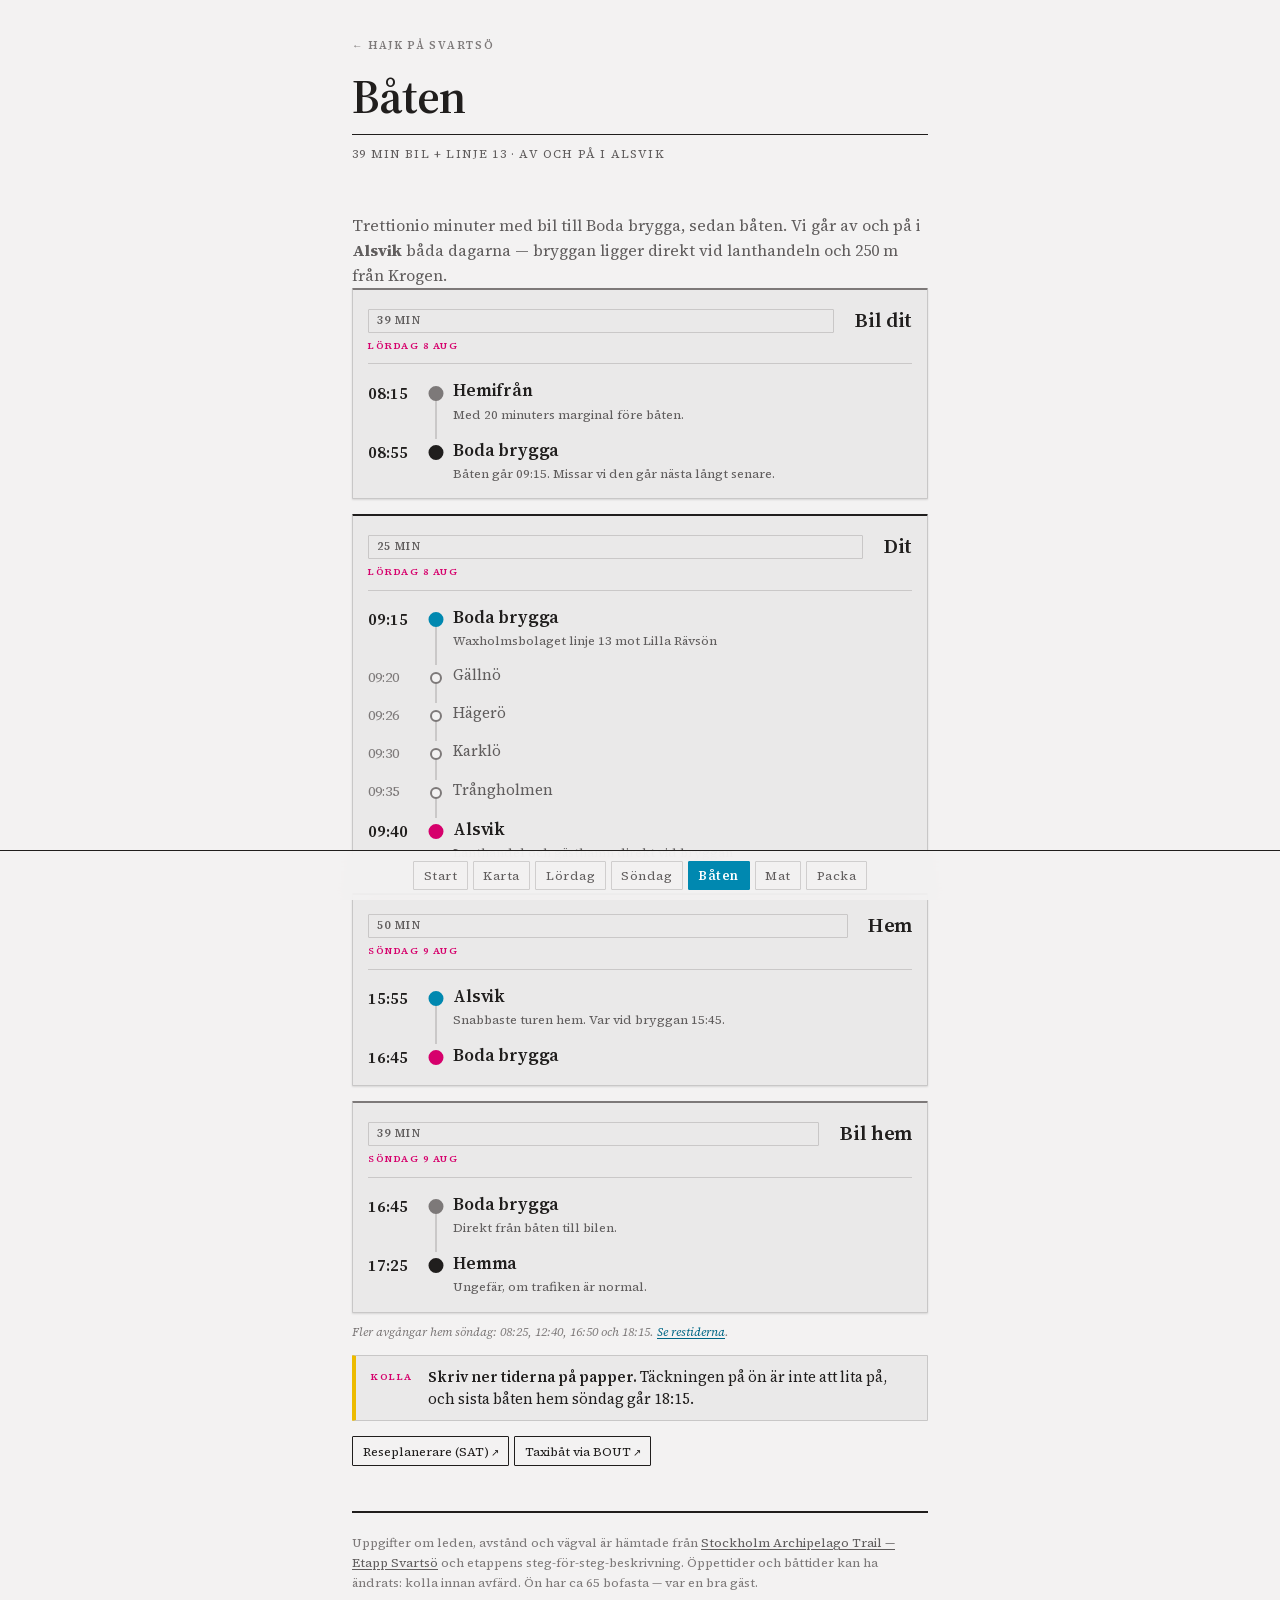
==== commit 01777cf8: "Lägg Mat och Packa under Start Bägge blir sektioner på startsidan i stället för egna sidor, som regl" ====
--- a/bat.html
+++ b/bat.html
@@ -23,9 +23,9 @@
     <li><a href="karta.html">Karta</a></li>
     <li><a href="lordag.html">Lördag</a></li>
     <li><a href="sondag.html">Söndag</a></li>
-    <li><a href="mat.html">Mat</a></li>
     <li><a href="bat.html" aria-current="page">Båten</a></li>
-    <li><a href="packa.html">Packa</a></li>
+    <li><a href="index.html#mat">Mat</a></li>
+    <li><a href="index.html#packa">Packa</a></li>
   </ul>
 </nav>
 
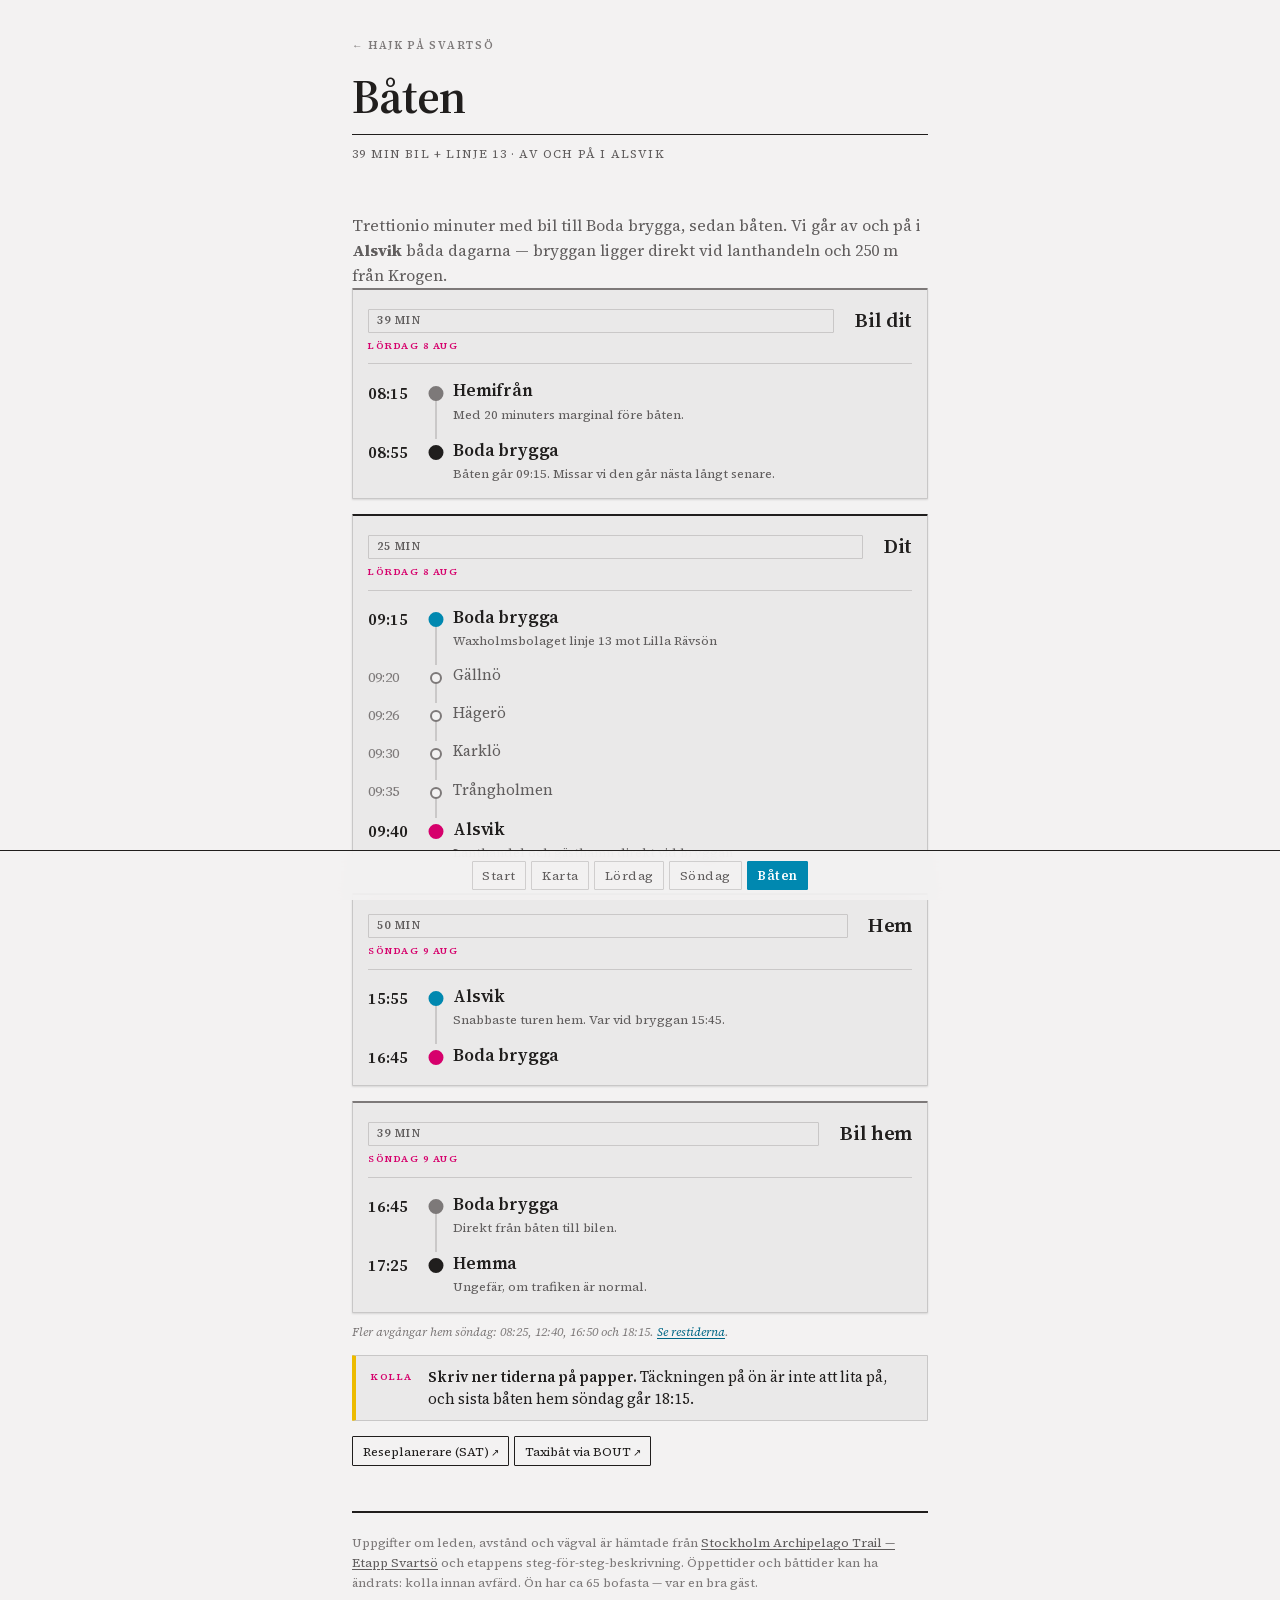
==== commit 39d000cb: "Ta bort Mat och Packa ur fotlisten Bägge ligger som sektioner på startsidan och nås genom att scroll" ====
--- a/bat.html
+++ b/bat.html
@@ -24,8 +24,6 @@
     <li><a href="lordag.html">Lördag</a></li>
     <li><a href="sondag.html">Söndag</a></li>
     <li><a href="bat.html" aria-current="page">Båten</a></li>
-    <li><a href="index.html#mat">Mat</a></li>
-    <li><a href="index.html#packa">Packa</a></li>
   </ul>
 </nav>
 
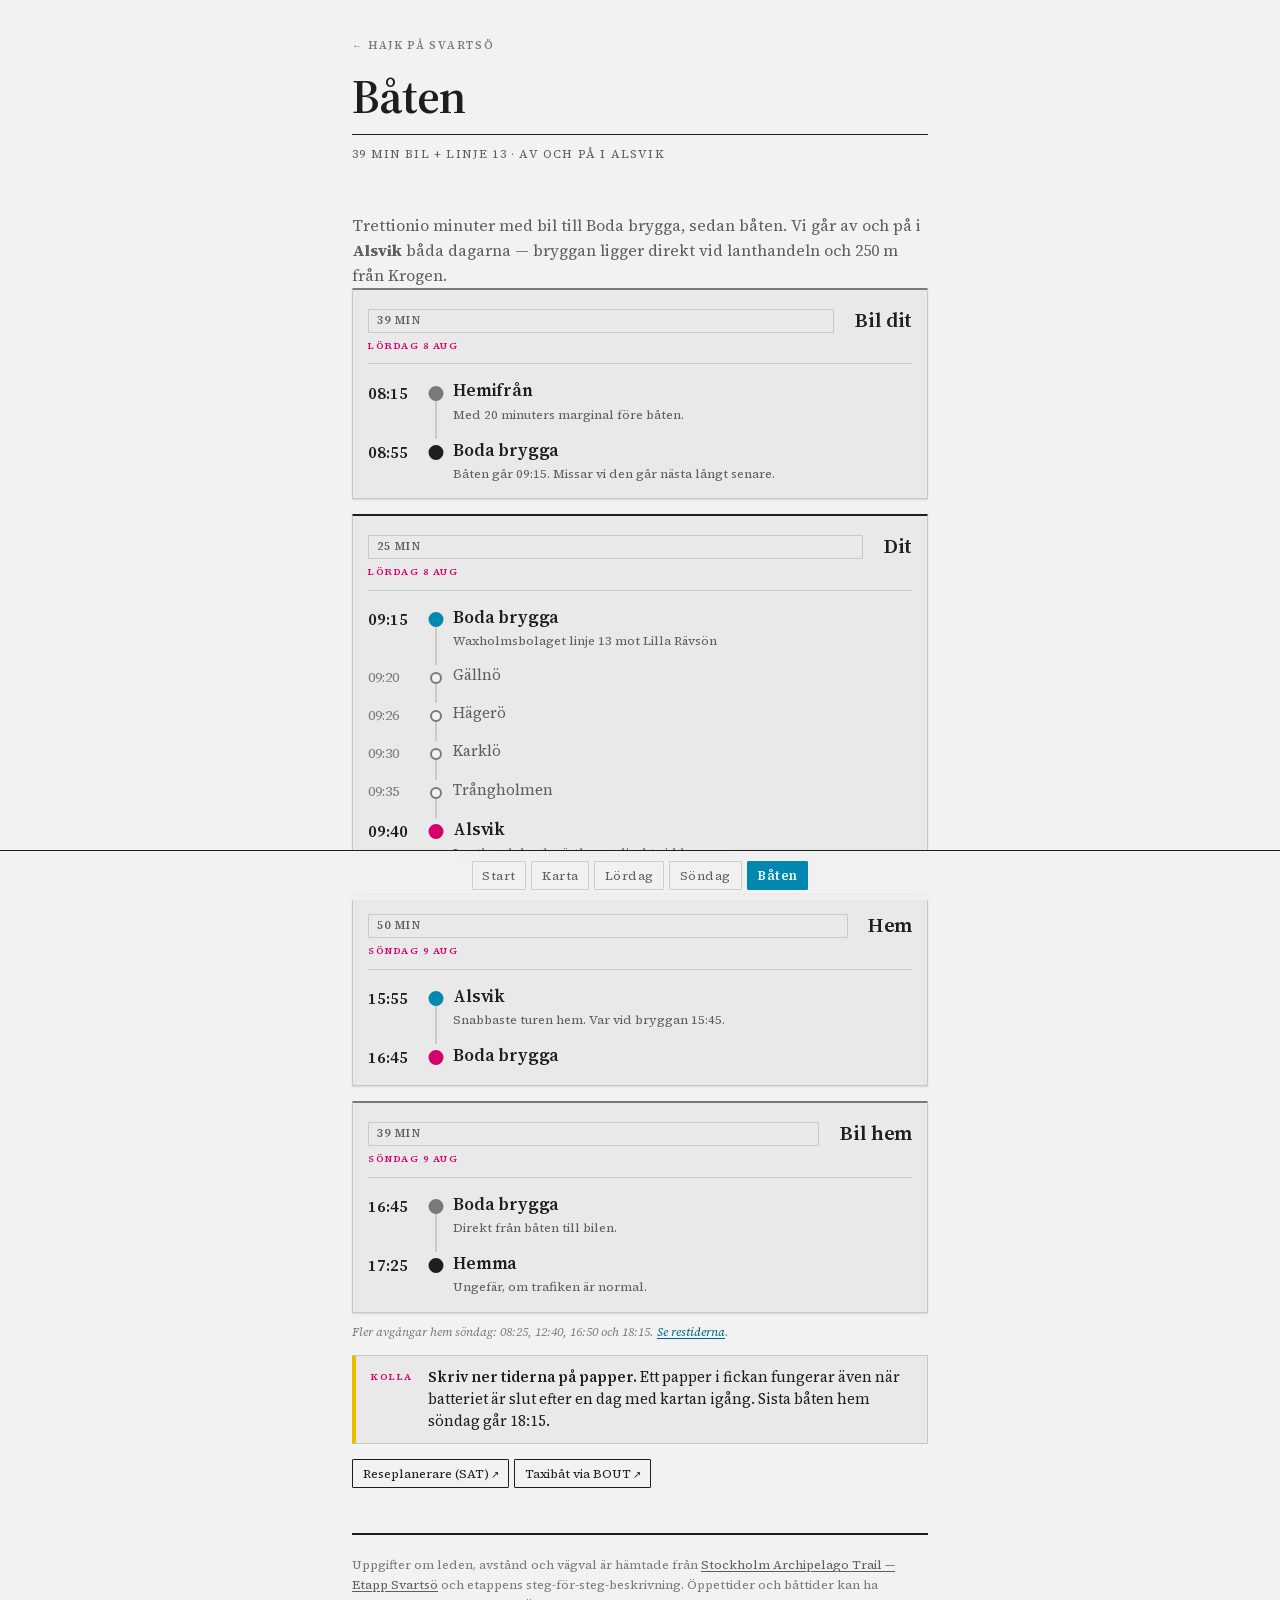
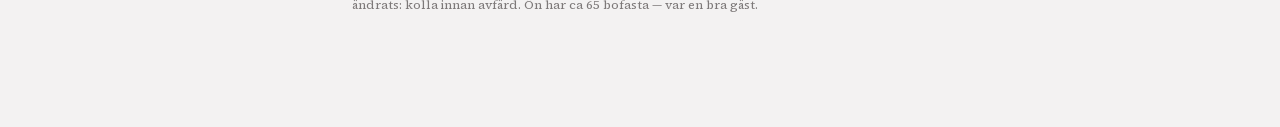
==== commit 4b44ec7d: "Ta bort påståendet om dålig mobiltäckning Sidan hävdade att täckningen på ön inte är att lita på. De" ====
--- a/bat.html
+++ b/bat.html
@@ -113,7 +113,7 @@
 
   <div class="alert" style="margin-top:.9rem">
     <span class="tag">Kolla</span>
-    <p><strong>Skriv ner tiderna på papper.</strong> Täckningen på ön är inte att lita på, och sista båten hem söndag går 18:15.</p>
+    <p><strong>Skriv ner tiderna på papper.</strong> Ett papper i fickan fungerar även när batteriet är slut efter en dag med kartan igång. Sista båten hem söndag går 18:15.</p>
   </div>
 
   <div class="links">
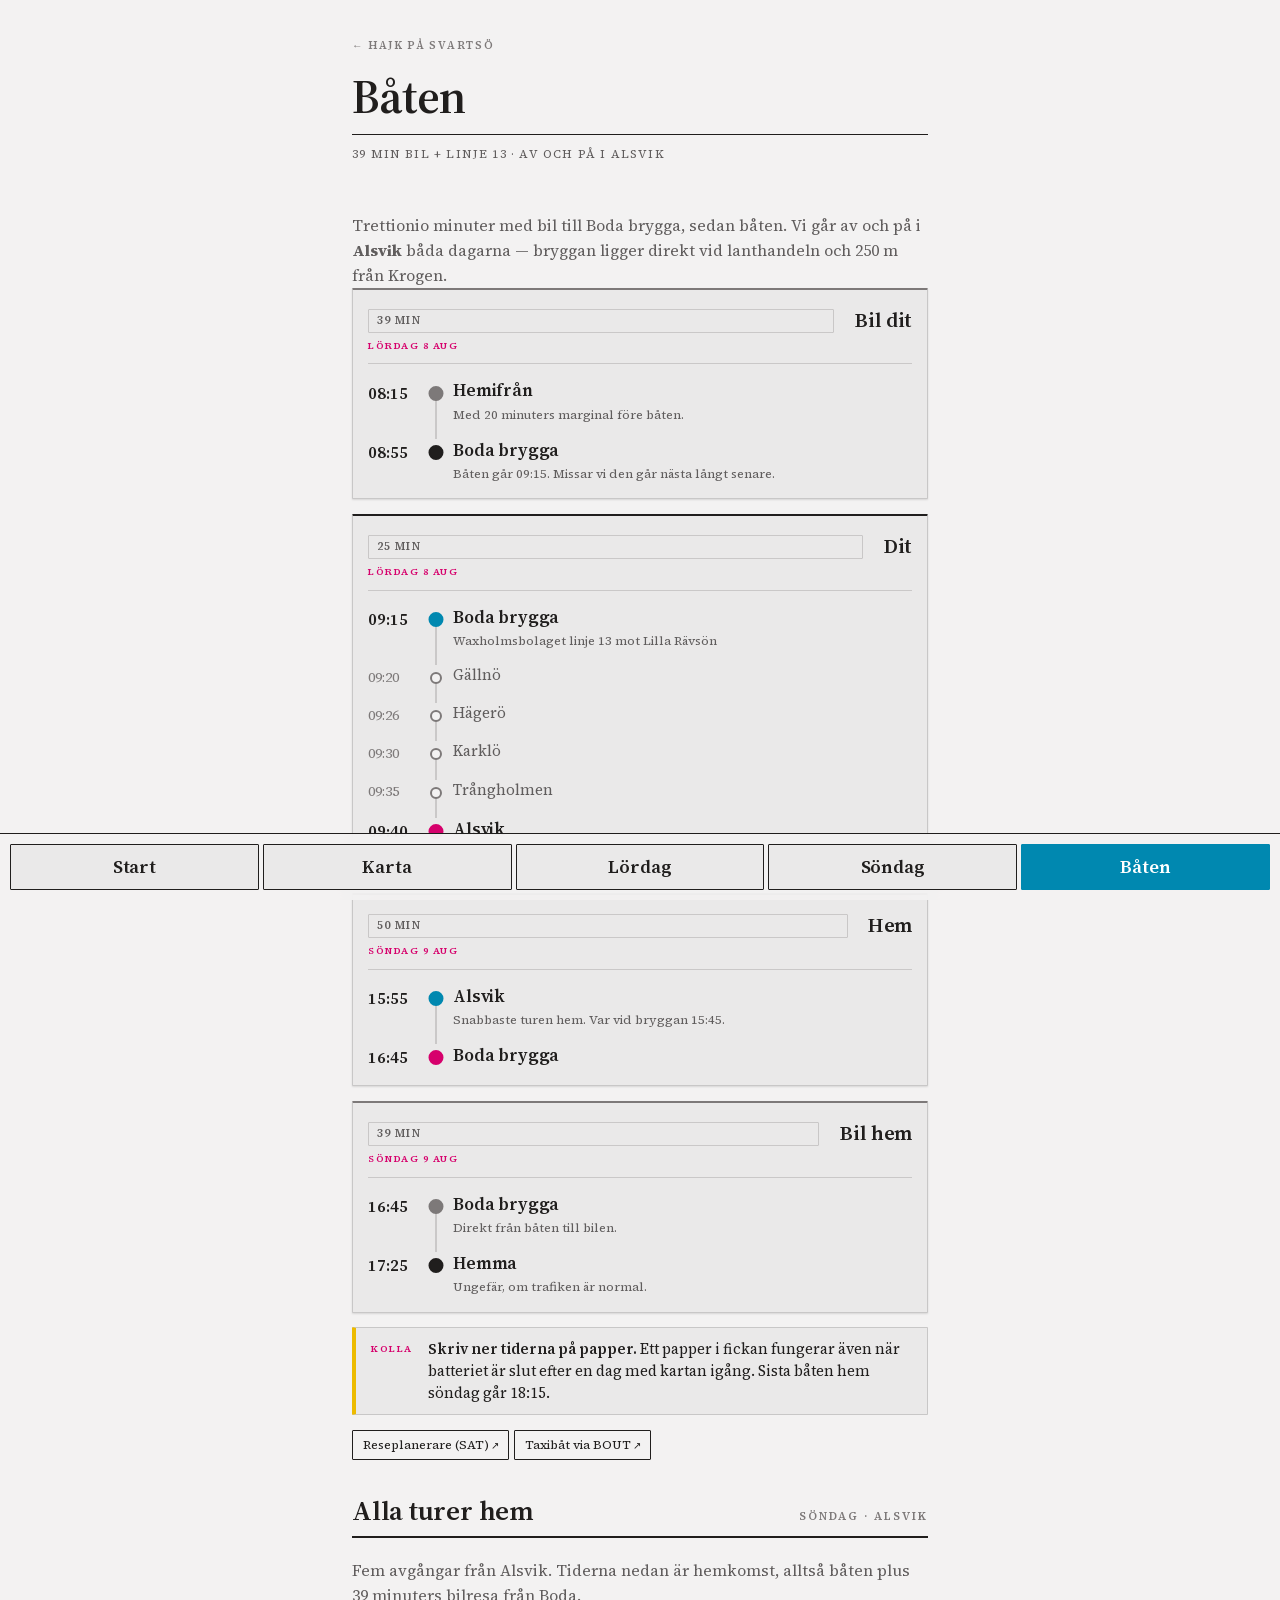
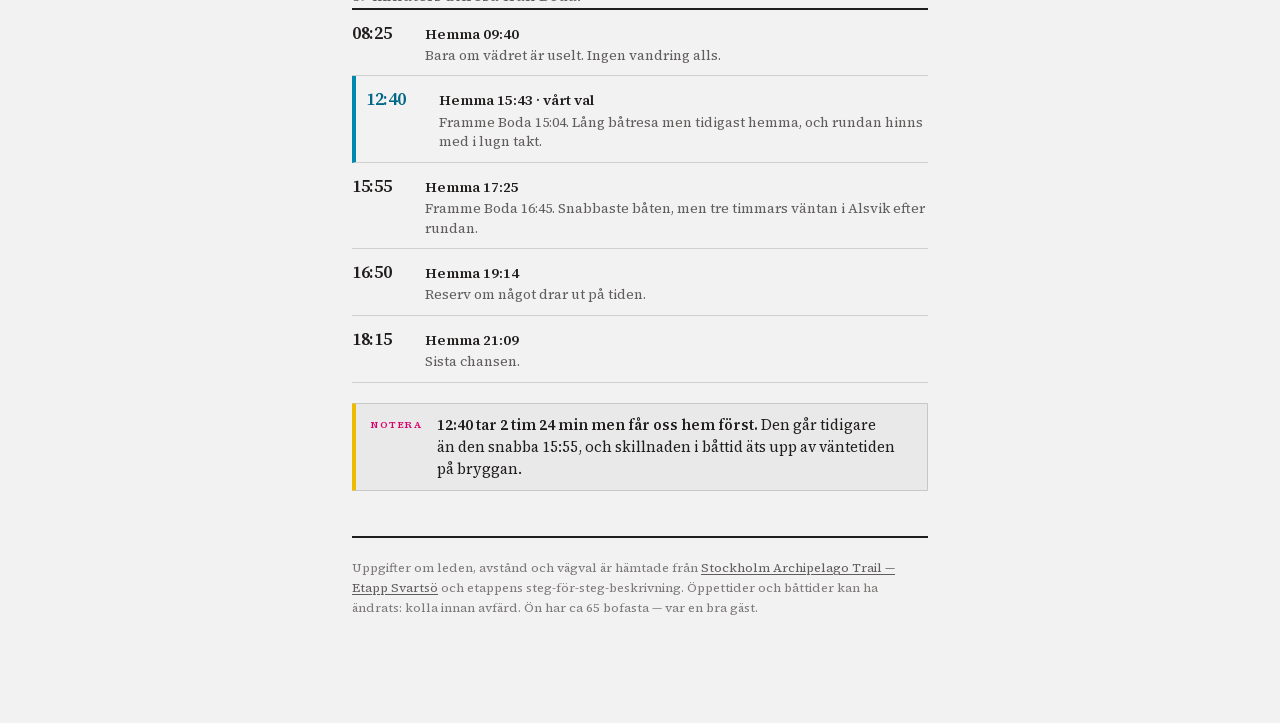
==== commit e42c49bc: "Flytta söndagens avgångar till Båten De fem turerna hem hörde hemma på ressidan, inte mitt i vandrin" ====
--- a/bat.html
+++ b/bat.html
@@ -109,7 +109,6 @@
     </article>
   </div>
 
-  <p class="caption">Fler avgångar hem söndag: 08:25, 12:40, 16:50 och 18:15. <a href="sondag.html">Se restiderna</a>.</p>
 
   <div class="alert" style="margin-top:.9rem">
     <span class="tag">Kolla</span>
@@ -119,6 +118,39 @@
   <div class="links">
     <a href="https://stockholmarchipelagotrail.com/sv/section/etapp-svartso/">Reseplanerare (SAT)</a>
     <a href="https://www.bout.fi/stockholm-archipelago">Taxibåt via BOUT</a>
+  </div>
+  <div class="head" style="margin-top:2.2rem">
+    <h2>Alla turer hem</h2>
+    <span class="eyebrow">Söndag · Alsvik</span>
+  </div>
+  <p class="lede">Fem avgångar från Alsvik. Tiderna nedan är hemkomst, alltså båten plus 39 minuters bilresa från Boda.</p>
+
+  <div class="boats">
+    <div class="boat">
+      <span class="bt">08:25</span>
+      <span class="bd"><b>Hemma 09:40</b><span>Bara om vädret är uselt. Ingen vandring alls.</span></span>
+    </div>
+    <div class="boat pick">
+      <span class="bt">12:40</span>
+      <span class="bd"><b>Hemma 15:43 · vårt val</b><span>Framme Boda 15:04. Lång båtresa men tidigast hemma, och rundan hinns med i lugn takt.</span></span>
+    </div>
+    <div class="boat">
+      <span class="bt">15:55</span>
+      <span class="bd"><b>Hemma 17:25</b><span>Framme Boda 16:45. Snabbaste båten, men tre timmars väntan i Alsvik efter rundan.</span></span>
+    </div>
+    <div class="boat">
+      <span class="bt">16:50</span>
+      <span class="bd"><b>Hemma 19:14</b><span>Reserv om något drar ut på tiden.</span></span>
+    </div>
+    <div class="boat">
+      <span class="bt">18:15</span>
+      <span class="bd"><b>Hemma 21:09</b><span>Sista chansen.</span></span>
+    </div>
+  </div>
+
+  <div class="alert" style="margin-top:.2rem">
+    <span class="tag">Notera</span>
+    <p><strong>12:40 tar 2 tim 24 min men får oss hem först.</strong> Den går tidigare än den snabba 15:55, och skillnaden i båttid äts upp av väntetiden på bryggan.</p>
   </div>
 </section>
 
--- a/style.css
+++ b/style.css
@@ -138,7 +138,7 @@
   font-family:var(--font-body);font-size:17px;line-height:1.55;
   overflow-x:hidden;-webkit-font-smoothing:antialiased;
   font-variant-numeric:oldstyle-nums;
-  padding-bottom:calc(5.1rem + env(safe-area-inset-bottom));
+  padding-bottom:calc(4.7rem + env(safe-area-inset-bottom));
 }
 a{color:var(--sea-ink);text-decoration-thickness:1px;text-underline-offset:2px}
 :focus-visible{outline:2px solid var(--sea);outline-offset:2px}
@@ -228,15 +228,21 @@
   border-top:1px solid var(--ink);
   padding-bottom:env(safe-area-inset-bottom);
 }
-.navbar ul{display:flex;flex-wrap:wrap;justify-content:center;gap:var(--space-1);list-style:none;padding:var(--space-2) var(--space-3)}
+.navbar ul{
+  display:grid;grid-template-columns:repeat(5,1fr);
+  gap:4px;list-style:none;padding:var(--space-2);
+}
 .navbar a{
-  display:block;white-space:nowrap;text-decoration:none;
-  font-size:.78rem;letter-spacing:.04em;color:var(--ink-soft);
-  border:1px solid var(--line);border-radius:var(--radius-sm);
-  padding:.24rem .6rem;background:transparent;
-}
-.navbar a:hover{border-color:var(--sea);color:var(--sea-ink)}
-.navbar a[aria-current="page"]{background:var(--sea);border-color:var(--sea);color:#fff;font-weight:600}
+  display:flex;align-items:center;justify-content:center;
+  min-height:46px;white-space:nowrap;text-decoration:none;
+  font-family:var(--font-heading);font-weight:600;
+  font-size:clamp(.85rem,3.9vw,1.15rem);letter-spacing:-.005em;
+  color:var(--ink);background:var(--surface);
+  border:1px solid var(--ink);border-radius:var(--radius-sm);
+  padding:.35rem .2rem;
+}
+.navbar a:hover{background:var(--color-accent-100);border-color:var(--sea);color:var(--sea-ink)}
+.navbar a[aria-current="page"]{background:var(--sea);border-color:var(--sea);color:#fff}
 @media (prefers-color-scheme: dark){ .navbar a[aria-current="page"]{color:#12100f} }
 :root[data-theme="dark"] .navbar a[aria-current="page"]{color:#12100f}
 
@@ -336,9 +342,12 @@
 
 /* ---------- listor ---------- */
 .places{display:flex;flex-direction:column;border-top:2px solid var(--ink)}
-.place{padding:var(--space-2) 0;display:flex;gap:var(--space-3);align-items:baseline;border-bottom:1px solid var(--line)}
-.place .role{font-size:.58rem;letter-spacing:.14em;text-transform:uppercase;color:var(--ink-faint);flex:none;width:5rem;padding-top:.3rem;font-weight:600}
-.place .body{flex:1}
+.place{padding:var(--space-2) 0;border-bottom:1px solid var(--line)}
+.place .role{
+  display:block;font-size:.58rem;letter-spacing:.16em;text-transform:uppercase;
+  color:var(--sun);font-weight:600;margin-bottom:2px;
+}
+.place .body{display:block}
 .place .body a{font-weight:600;font-family:var(--font-heading);font-size:1.06rem;text-decoration:none;color:var(--ink)}
 .place .body a:hover{color:var(--sea-ink)}
 .place .body p{font-size:.87rem;color:var(--ink-soft);margin-top:2px}
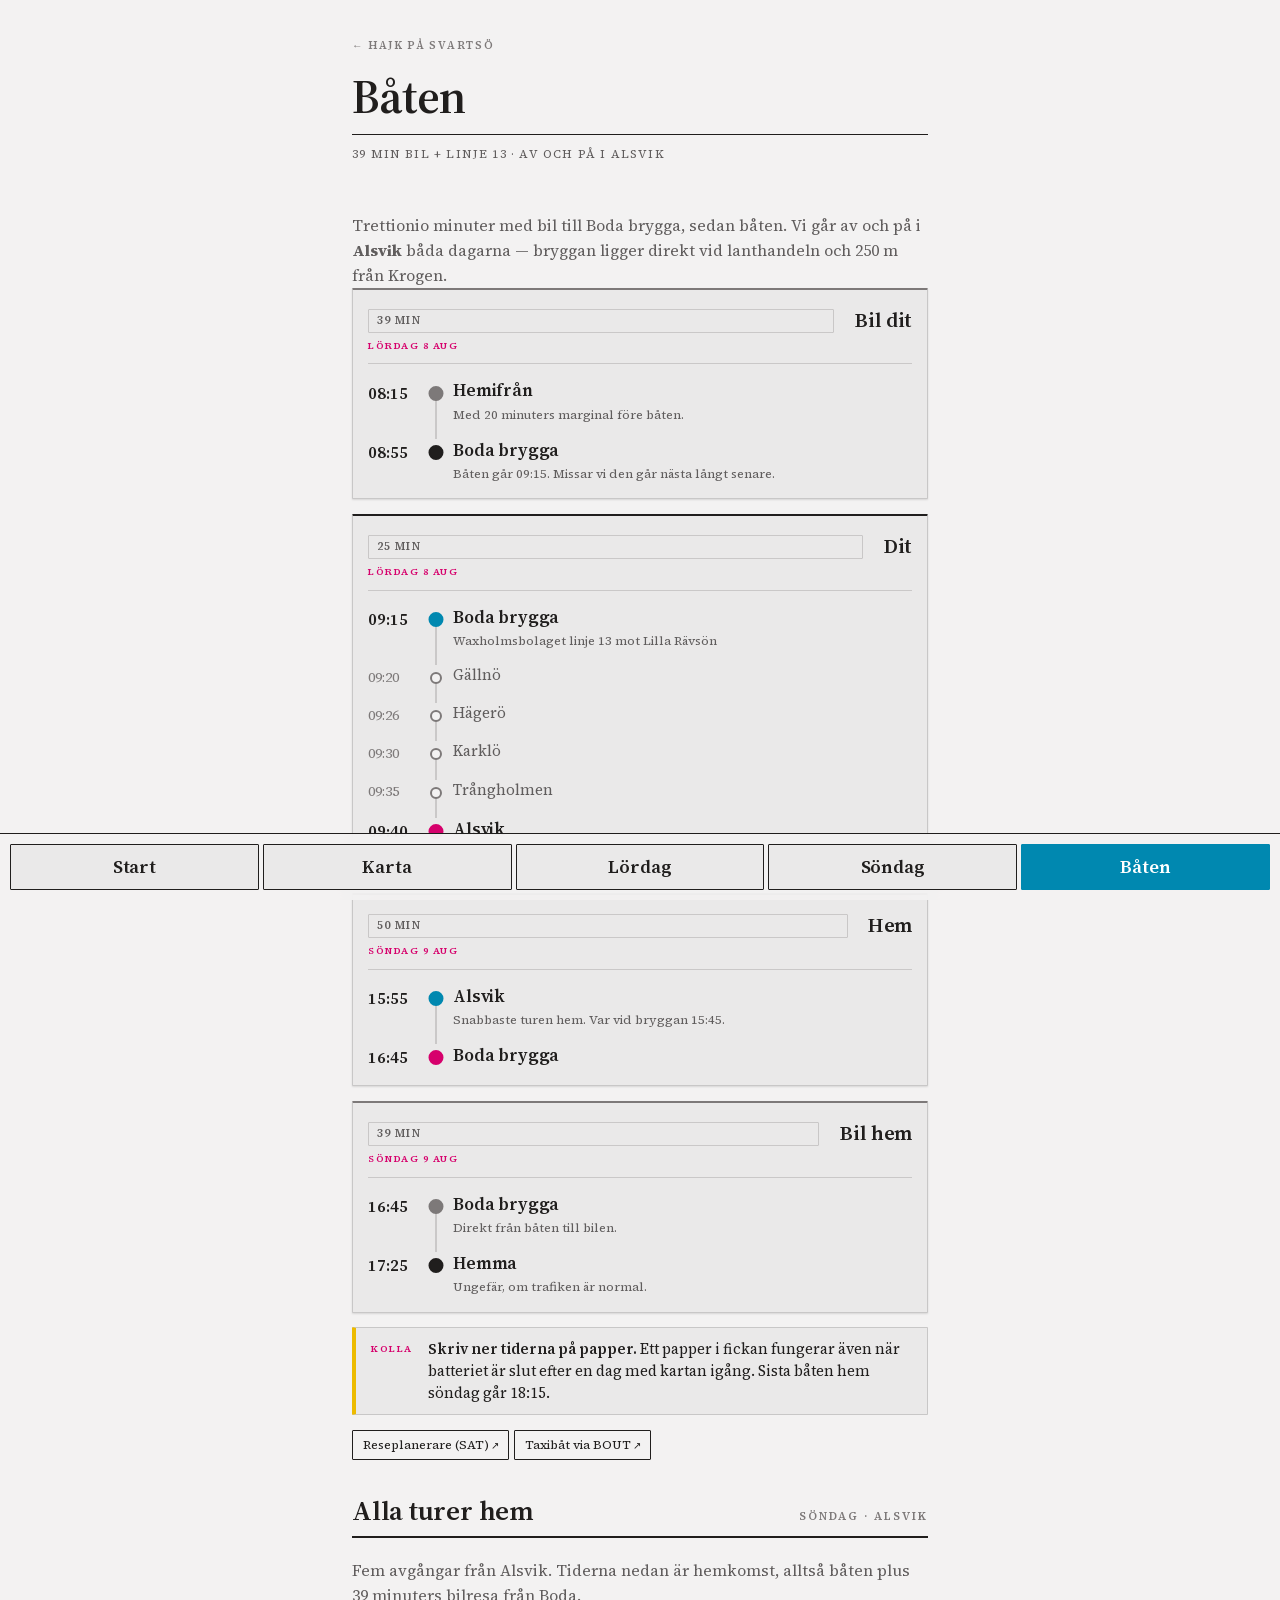
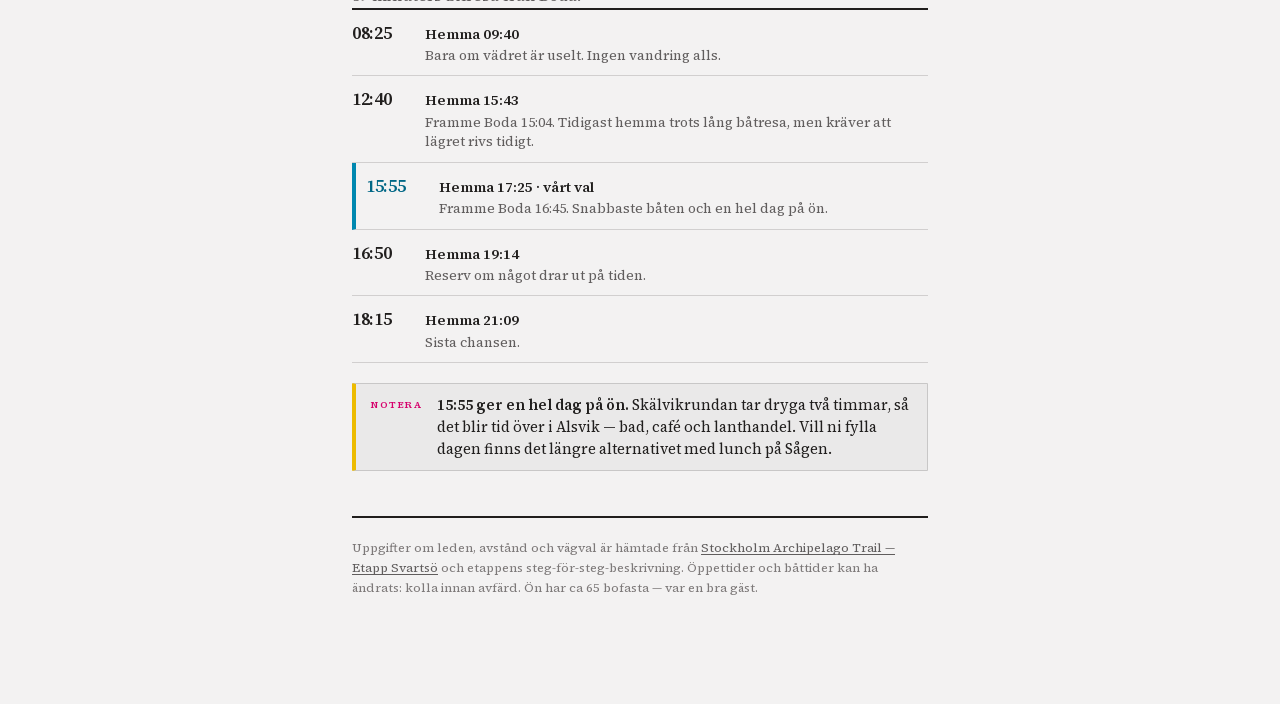
==== commit cef93b60: "Byt valet av hemresa till 15:55 Markeringen flyttas från 12:40, och argumentet skrivs om: 15:55 är s" ====
--- a/bat.html
+++ b/bat.html
@@ -130,13 +130,13 @@
       <span class="bt">08:25</span>
       <span class="bd"><b>Hemma 09:40</b><span>Bara om vädret är uselt. Ingen vandring alls.</span></span>
     </div>
+    <div class="boat">
+      <span class="bt">12:40</span>
+      <span class="bd"><b>Hemma 15:43</b><span>Framme Boda 15:04. Tidigast hemma trots lång båtresa, men kräver att lägret rivs tidigt.</span></span>
+    </div>
     <div class="boat pick">
-      <span class="bt">12:40</span>
-      <span class="bd"><b>Hemma 15:43 · vårt val</b><span>Framme Boda 15:04. Lång båtresa men tidigast hemma, och rundan hinns med i lugn takt.</span></span>
-    </div>
-    <div class="boat">
       <span class="bt">15:55</span>
-      <span class="bd"><b>Hemma 17:25</b><span>Framme Boda 16:45. Snabbaste båten, men tre timmars väntan i Alsvik efter rundan.</span></span>
+      <span class="bd"><b>Hemma 17:25 · vårt val</b><span>Framme Boda 16:45. Snabbaste båten och en hel dag på ön.</span></span>
     </div>
     <div class="boat">
       <span class="bt">16:50</span>
@@ -150,7 +150,7 @@
 
   <div class="alert" style="margin-top:.2rem">
     <span class="tag">Notera</span>
-    <p><strong>12:40 tar 2 tim 24 min men får oss hem först.</strong> Den går tidigare än den snabba 15:55, och skillnaden i båttid äts upp av väntetiden på bryggan.</p>
+    <p><strong>15:55 ger en hel dag på ön.</strong> Skälvikrundan tar dryga två timmar, så det blir tid över i Alsvik — bad, café och lanthandel. Vill ni fylla dagen finns det längre alternativet med lunch på Sågen.</p>
   </div>
 </section>
 
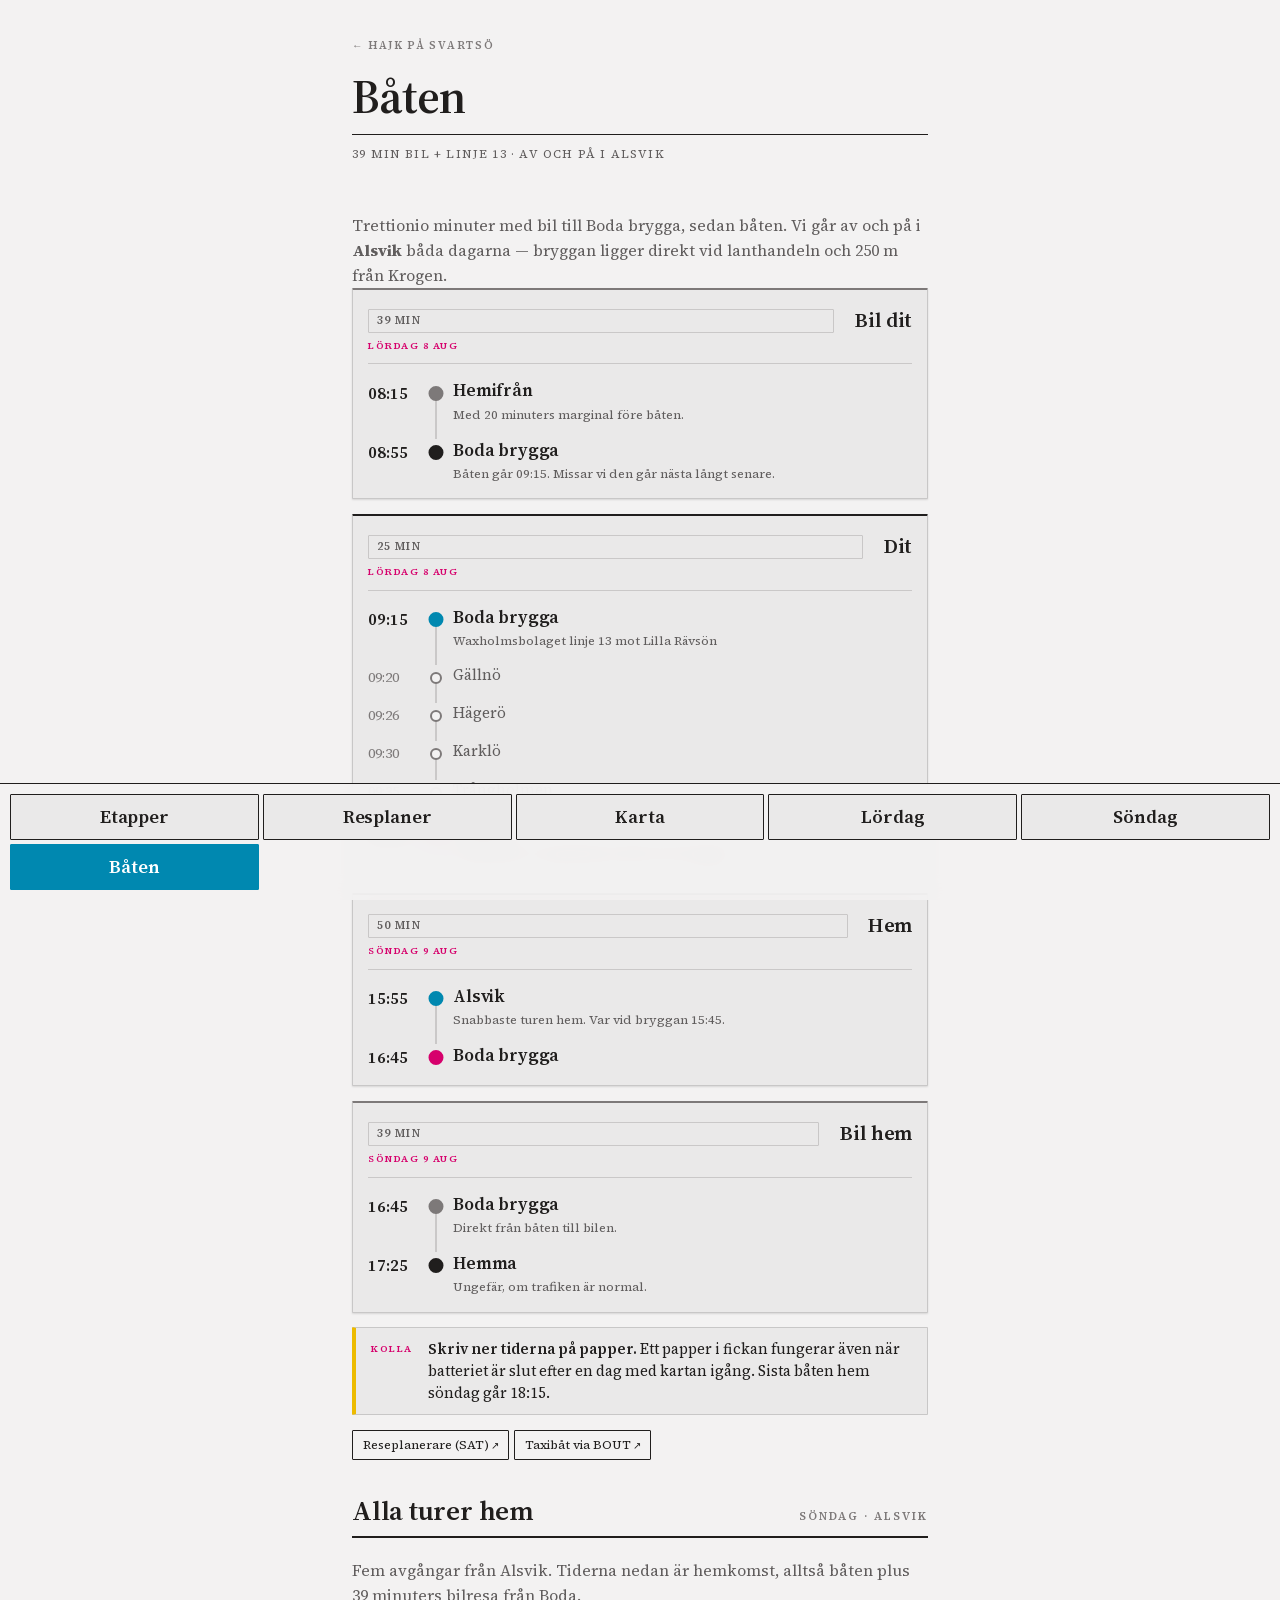
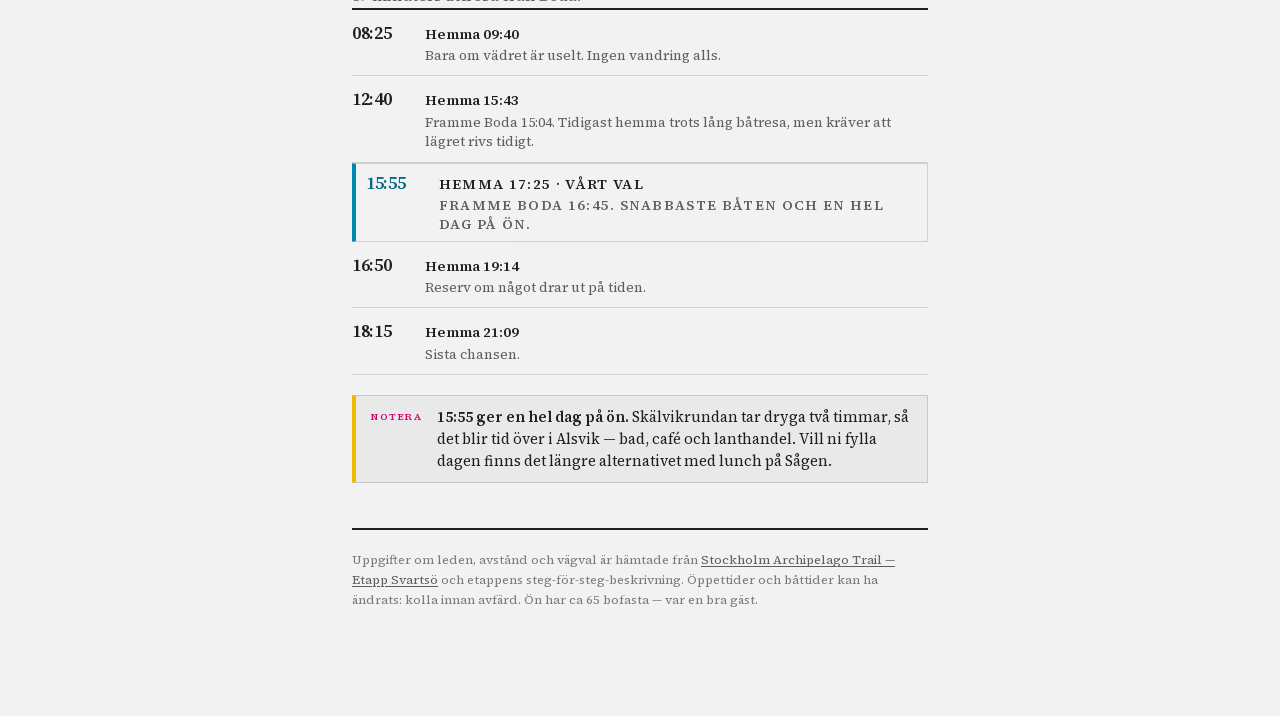
==== commit a4dbdd79: "Gör startsidan till en väljare för nästa etapp Svartsö-guiden var hela sajten. Nu är den en av flera" ====
--- a/bat.html
+++ b/bat.html
@@ -12,14 +12,15 @@
 <body>
 
 <header class="pagehead wrap">
-  <a class="back" href="index.html">Hajk på Svartsö</a>
+  <a class="back" href="resplaner.html">Hajk på Svartsö</a>
   <h1>Båten</h1>
   <p class="ph-meta">39 min bil + linje 13 · av och på i Alsvik</p>
 </header>
 
 <nav class="navbar" aria-label="Innehåll">
   <ul>
-    <li><a href="index.html">Start</a></li>
+    <li><a href="index.html">Etapper</a></li>
+    <li><a href="resplaner.html">Resplaner</a></li>
     <li><a href="karta.html">Karta</a></li>
     <li><a href="lordag.html">Lördag</a></li>
     <li><a href="sondag.html">Söndag</a></li>
--- a/style.css
+++ b/style.css
@@ -494,3 +494,109 @@
 .leg.drive{border-top-color:var(--ink-faint)}
 .leg.drive .stop.major .tick::before{background:var(--ink-faint);border-color:var(--ink-faint)}
 .leg.drive .stop.arrive .tick::before{background:var(--ink);border-color:var(--ink)}
+
+/* ---------- etappväljaren ---------- */
+/* Fyra rader filterreglage. Ingen dropdown — allt syns, som en
+   registerflik i en tryckt katalog. */
+.filters{display:flex;flex-direction:column;border-top:2px solid var(--ink);margin-top:var(--space-4)}
+.filterrow{
+  display:flex;flex-wrap:wrap;align-items:center;gap:var(--space-1);
+  padding:var(--space-2) 0;border-bottom:1px solid var(--line);
+}
+.f-lbl{
+  flex:none;width:5.2rem;font-size:.58rem;letter-spacing:.14em;text-transform:uppercase;
+  color:var(--ink-faint);font-weight:600;
+}
+.chip{
+  font:inherit;font-size:.76rem;line-height:1;cursor:pointer;
+  padding:.4rem .62rem;border:1px solid var(--line);border-radius:var(--radius-sm);
+  background:transparent;color:var(--ink-soft);
+}
+.chip:hover{border-color:var(--sea);color:var(--sea-ink)}
+.chip.is-on{background:var(--ink);border-color:var(--ink);color:var(--paper)}
+.count{
+  font-size:.6rem;letter-spacing:.14em;text-transform:uppercase;color:var(--ink-faint);
+  font-weight:600;font-variant-numeric:lining-nums tabular-nums;padding:var(--space-2) 0;
+}
+
+.chooser{display:flex;flex-direction:column;border-top:2px solid var(--ink)}
+.et{padding:var(--space-3) 0;border-bottom:1px solid var(--line)}
+.et[hidden]{display:none}
+.et__hd{display:grid;grid-template-columns:2.1rem 1fr auto;column-gap:var(--space-2);align-items:start}
+.et__no{
+  font-family:var(--font-heading);font-weight:600;font-size:1.1rem;
+  font-variant-numeric:lining-nums tabular-nums;color:var(--ink-faint);padding-top:.1rem;
+}
+.et__name{font-size:1.28rem;letter-spacing:-.015em}
+.et__tag{font-size:.88rem;color:var(--ink-soft);line-height:1.45;margin-top:3px}
+.badge{
+  flex:none;font-size:.56rem;letter-spacing:.16em;text-transform:uppercase;font-weight:600;
+  padding:.24rem .44rem;border:1px solid currentColor;border-radius:var(--radius-sm);white-space:nowrap;
+}
+.badge--latt{color:var(--sea-ink)}
+.badge--medel{color:var(--ink-soft)}
+.badge--svar{color:var(--sun)}
+
+.et__facts{
+  list-style:none;display:flex;flex-wrap:wrap;gap:var(--space-1) var(--space-4);
+  margin:var(--space-2) 0 0 2.1rem;padding-top:var(--space-2);border-top:1px solid var(--line-soft);
+}
+.et__facts li{display:flex;flex-direction:column}
+.f-k{font-size:.55rem;letter-spacing:.14em;text-transform:uppercase;color:var(--ink-faint);font-weight:600}
+.f-v{
+  font-family:var(--font-heading);font-weight:600;font-size:1rem;letter-spacing:-.015em;
+  font-variant-numeric:lining-nums tabular-nums;
+}
+.et__fac{font-size:.76rem;color:var(--ink-faint);margin:var(--space-2) 0 0 2.1rem;line-height:1.45}
+.et__plan{font-size:.82rem;margin:var(--space-2) 0 0 2.1rem;color:var(--ink-soft)}
+.et__plan a{font-weight:600}
+
+.et__acts{display:flex;gap:var(--space-1);margin:var(--space-2) 0 0 2.1rem}
+.pick{
+  font:inherit;font-size:.6rem;letter-spacing:.14em;text-transform:uppercase;font-weight:600;
+  cursor:pointer;padding:.36rem .6rem;border:1px solid var(--line);
+  border-radius:var(--radius-sm);background:transparent;color:var(--ink-faint);
+}
+.pick:hover{border-color:var(--ink);color:var(--ink)}
+.pick[aria-pressed="true"]{background:var(--sea);border-color:var(--sea);color:#fff}
+:root[data-theme="dark"] .pick[aria-pressed="true"]{color:#12100f}
+.js-done[aria-pressed="true"]{background:var(--ink);border-color:var(--ink);color:var(--paper)}
+
+/* Vald = magentaplåten i vänsterkanten. Gången = nedtonad. */
+.et.is-pick{border-left:4px solid var(--sun);padding-left:var(--space-2);margin-left:calc(-1 * var(--space-2) - 4px)}
+.et.is-done .et__hd,.et.is-done .et__facts,.et.is-done .et__fac{opacity:.55}
+.et.is-done .et__name{text-decoration:line-through;text-decoration-thickness:1px}
+
+.et__more{margin:var(--space-2) 0 0 2.1rem}
+.et__more summary{
+  cursor:pointer;font-size:.6rem;letter-spacing:.14em;text-transform:uppercase;
+  color:var(--ink-faint);font-weight:600;list-style:none;
+}
+.et__more summary::-webkit-details-marker{display:none}
+.et__more summary::before{content:"+\00a0";color:var(--sea)}
+.et__more[open] summary::before{content:"\2013\00a0"}
+.et__more summary:hover{color:var(--sea-ink)}
+.et__long{padding:var(--space-2) 0 var(--space-1);border-top:1px solid var(--line-soft);margin-top:var(--space-2)}
+.et__long p{font-size:.88rem;color:var(--ink-soft);line-height:1.5;margin-top:var(--space-1)}
+.et__long .et__lede{font-size:.92rem;color:var(--ink);font-style:italic}
+.et__long h4{
+  font-size:.66rem;letter-spacing:.18em;text-transform:uppercase;color:var(--ink);
+  font-weight:600;font-family:var(--font-body);margin-top:var(--space-4);
+  padding-bottom:var(--space-1);border-bottom:1px solid var(--line);
+}
+.et__long h5{
+  font-family:var(--font-heading);font-size:1rem;font-weight:600;letter-spacing:-.012em;
+  margin-top:var(--space-3);
+}
+.et__long .links{margin-top:var(--space-2)}
+
+.qa{display:flex;flex-direction:column;border-top:1px solid var(--line)}
+.qa > div{padding:var(--space-2) 0;border-bottom:1px solid var(--line-soft)}
+.qa dt{font-family:var(--font-heading);font-weight:600;font-size:1rem;letter-spacing:-.012em;line-height:1.3}
+.qa dd{font-size:.87rem;color:var(--ink-soft);line-height:1.5;margin-top:3px}
+.qa dd a{font-size:.86em}
+
+.place .body .n{
+  display:block;font-weight:600;font-family:var(--font-heading);font-size:1.06rem;
+  letter-spacing:-.012em;
+}
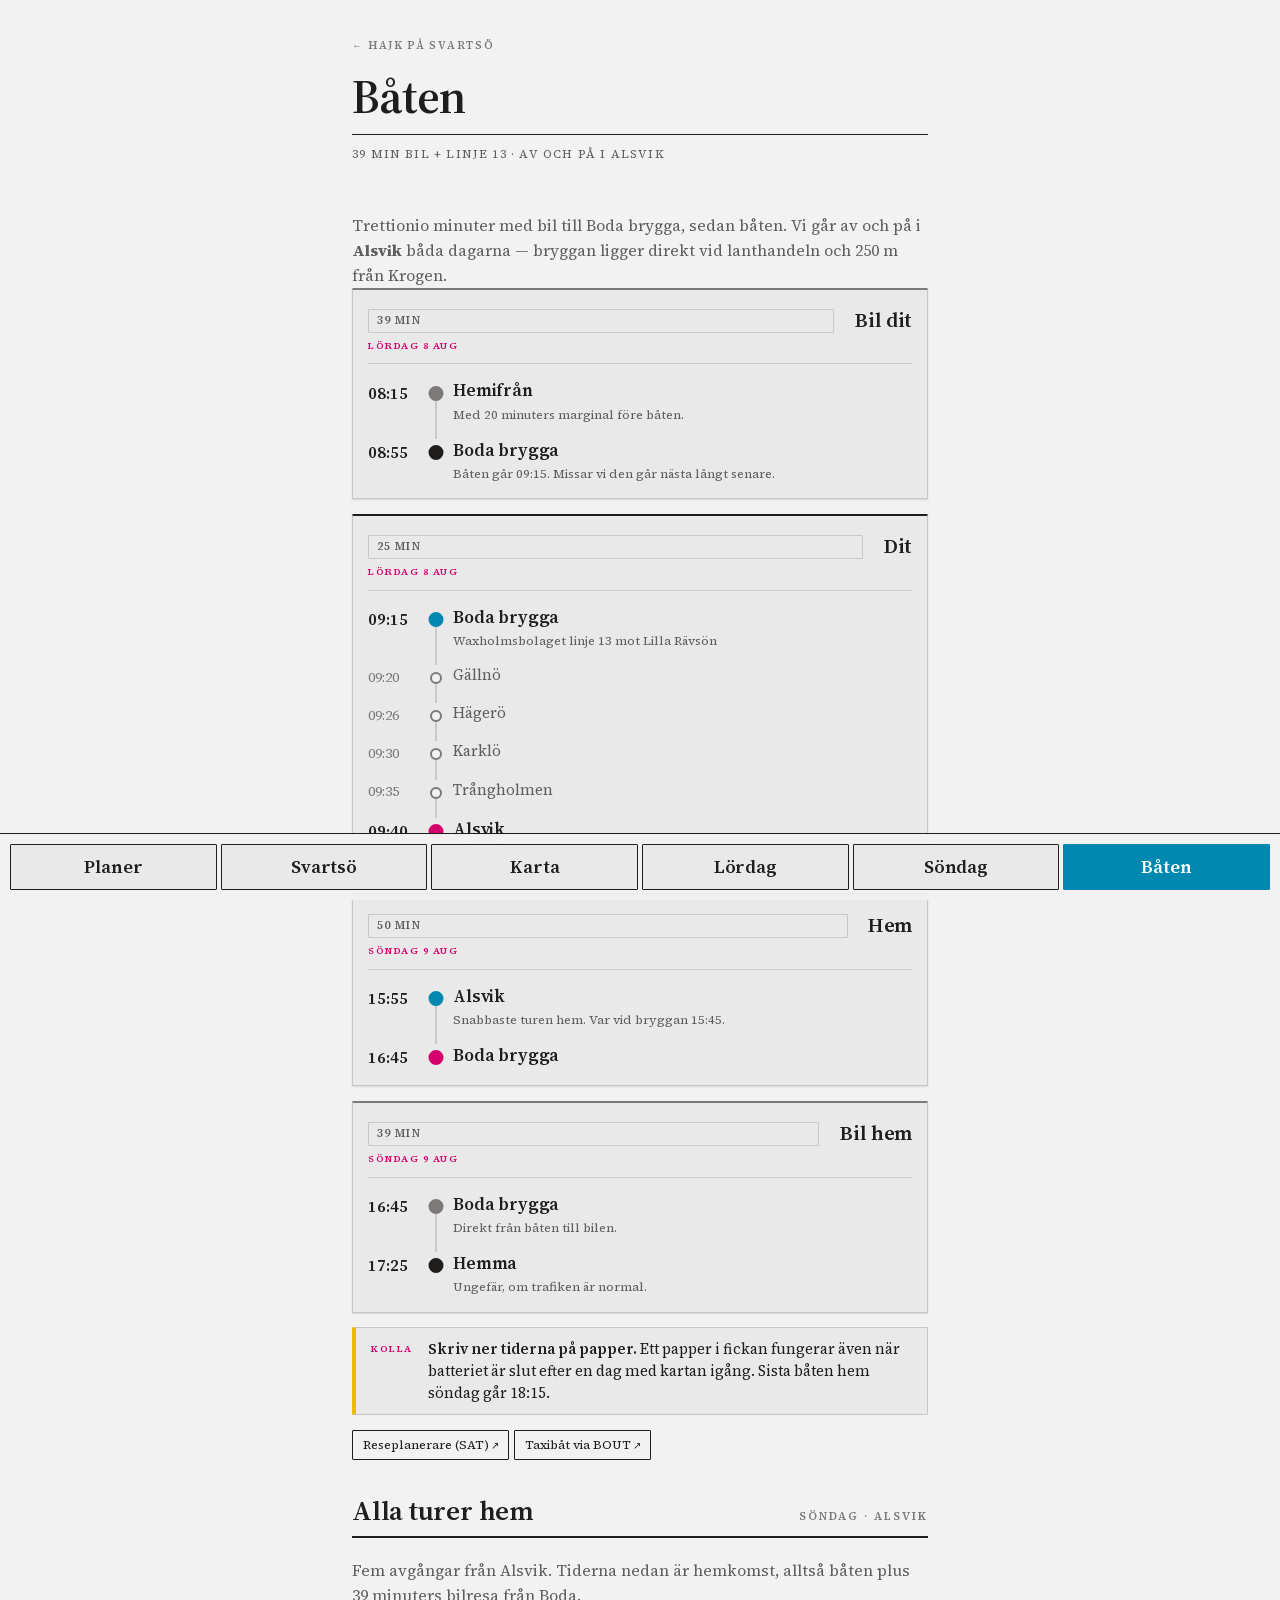
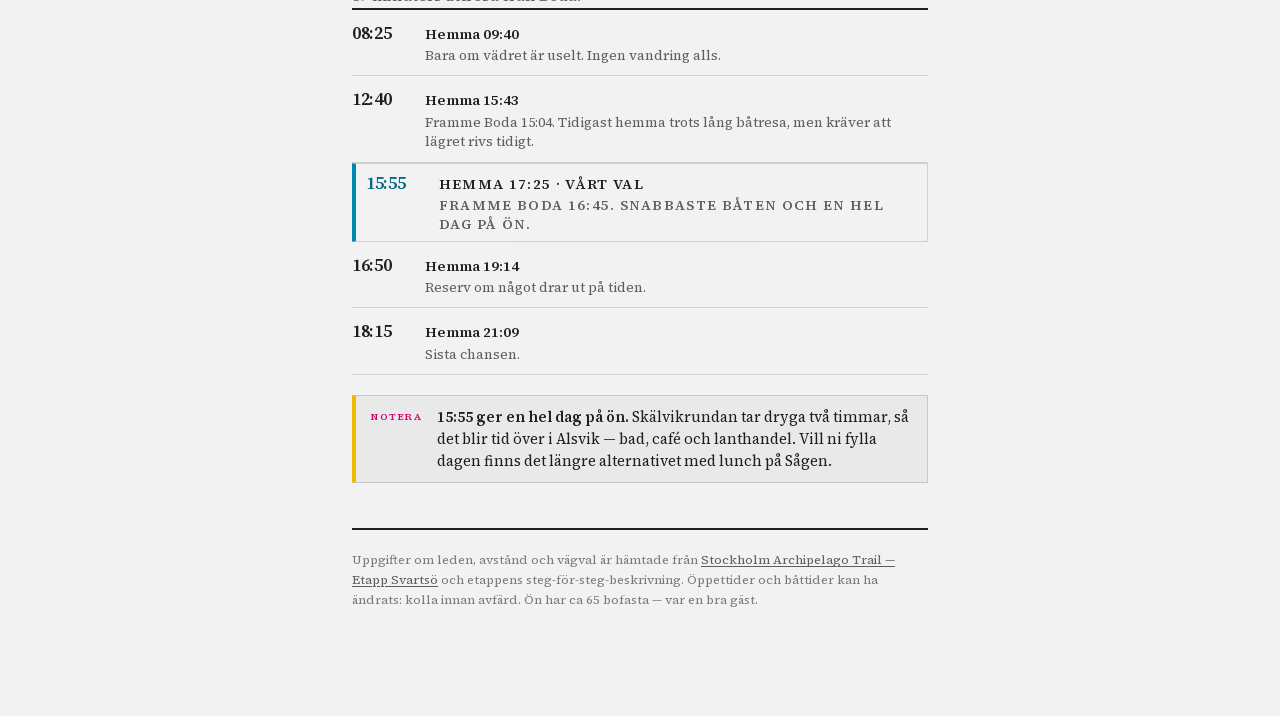
==== commit f4aecff4: "Lägg resplanen bakom en lista och räta ut foten Svartsö-guiden nås nu bara via Resplaner, listan och" ====
--- a/bat.html
+++ b/bat.html
@@ -12,15 +12,15 @@
 <body>
 
 <header class="pagehead wrap">
-  <a class="back" href="resplaner.html">Hajk på Svartsö</a>
+  <a class="back" href="svartso.html">Hajk på Svartsö</a>
   <h1>Båten</h1>
   <p class="ph-meta">39 min bil + linje 13 · av och på i Alsvik</p>
 </header>
 
 <nav class="navbar" aria-label="Innehåll">
   <ul>
-    <li><a href="index.html">Etapper</a></li>
-    <li><a href="resplaner.html">Resplaner</a></li>
+    <li><a href="resplaner.html">Planer</a></li>
+    <li><a href="svartso.html">Svartsö</a></li>
     <li><a href="karta.html">Karta</a></li>
     <li><a href="lordag.html">Lördag</a></li>
     <li><a href="sondag.html">Söndag</a></li>
--- a/style.css
+++ b/style.css
@@ -228,15 +228,17 @@
   border-top:1px solid var(--ink);
   padding-bottom:env(safe-area-inset-bottom);
 }
+/* Lika breda kolumner oavsett hur många knappar sidan har — foten är
+   fast, så en andra rad äter skärm. */
 .navbar ul{
-  display:grid;grid-template-columns:repeat(5,1fr);
+  display:grid;grid-auto-flow:column;grid-auto-columns:minmax(0,1fr);
   gap:4px;list-style:none;padding:var(--space-2);
 }
 .navbar a{
   display:flex;align-items:center;justify-content:center;
   min-height:46px;white-space:nowrap;text-decoration:none;
   font-family:var(--font-heading);font-weight:600;
-  font-size:clamp(.85rem,3.9vw,1.15rem);letter-spacing:-.005em;
+  font-size:clamp(.78rem,3.9vw,1.15rem);letter-spacing:-.005em;
   color:var(--ink);background:var(--surface);
   border:1px solid var(--ink);border-radius:var(--radius-sm);
   padding:.35rem .2rem;
@@ -264,7 +266,7 @@
 section{padding:var(--space-8) 0 var(--space-1);scroll-margin-top:var(--space-4)}
 main > section:first-child{padding-top:var(--space-6)}
 .head{
-  display:flex;align-items:baseline;justify-content:space-between;gap:var(--space-4);
+  display:flex;flex-wrap:wrap;align-items:baseline;justify-content:space-between;gap:var(--space-4);
   margin-bottom:var(--space-4);padding-bottom:var(--space-2);border-bottom:2px solid var(--ink);
 }
 .head .eyebrow{flex:none}
